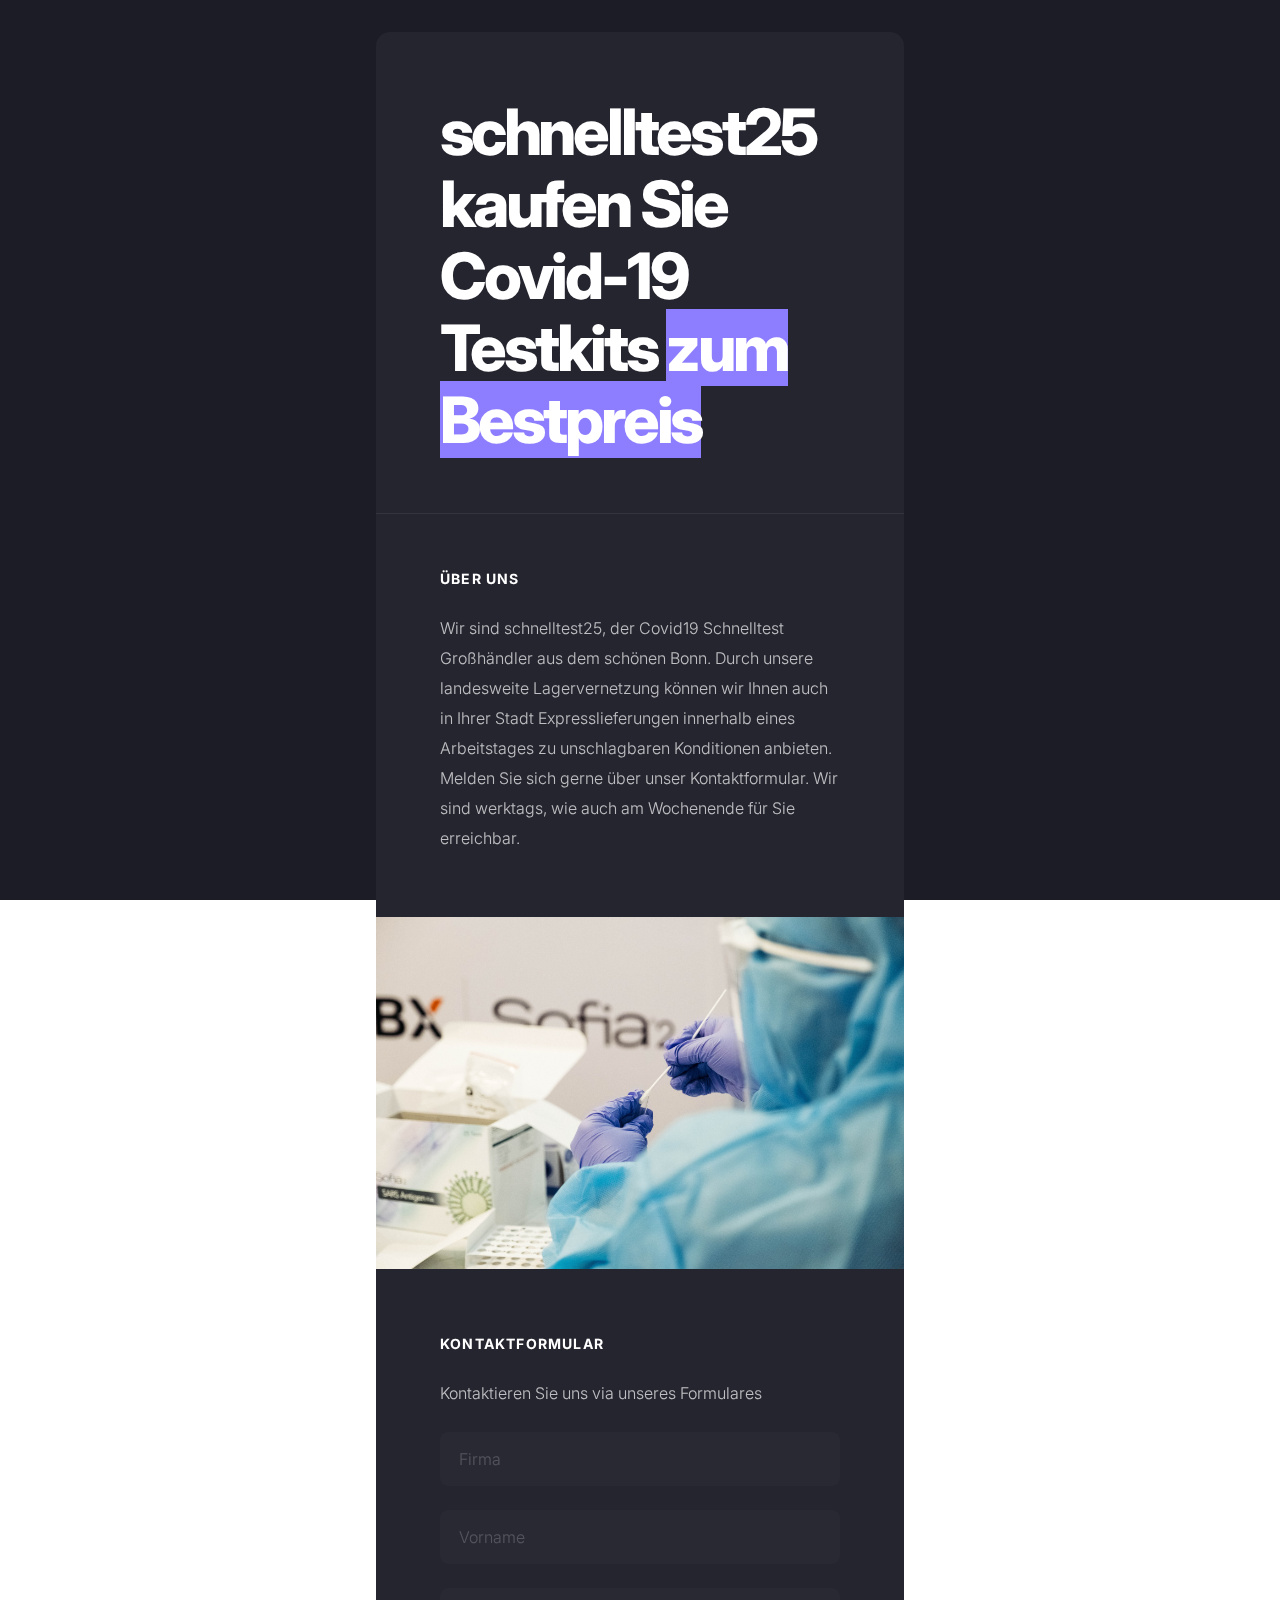
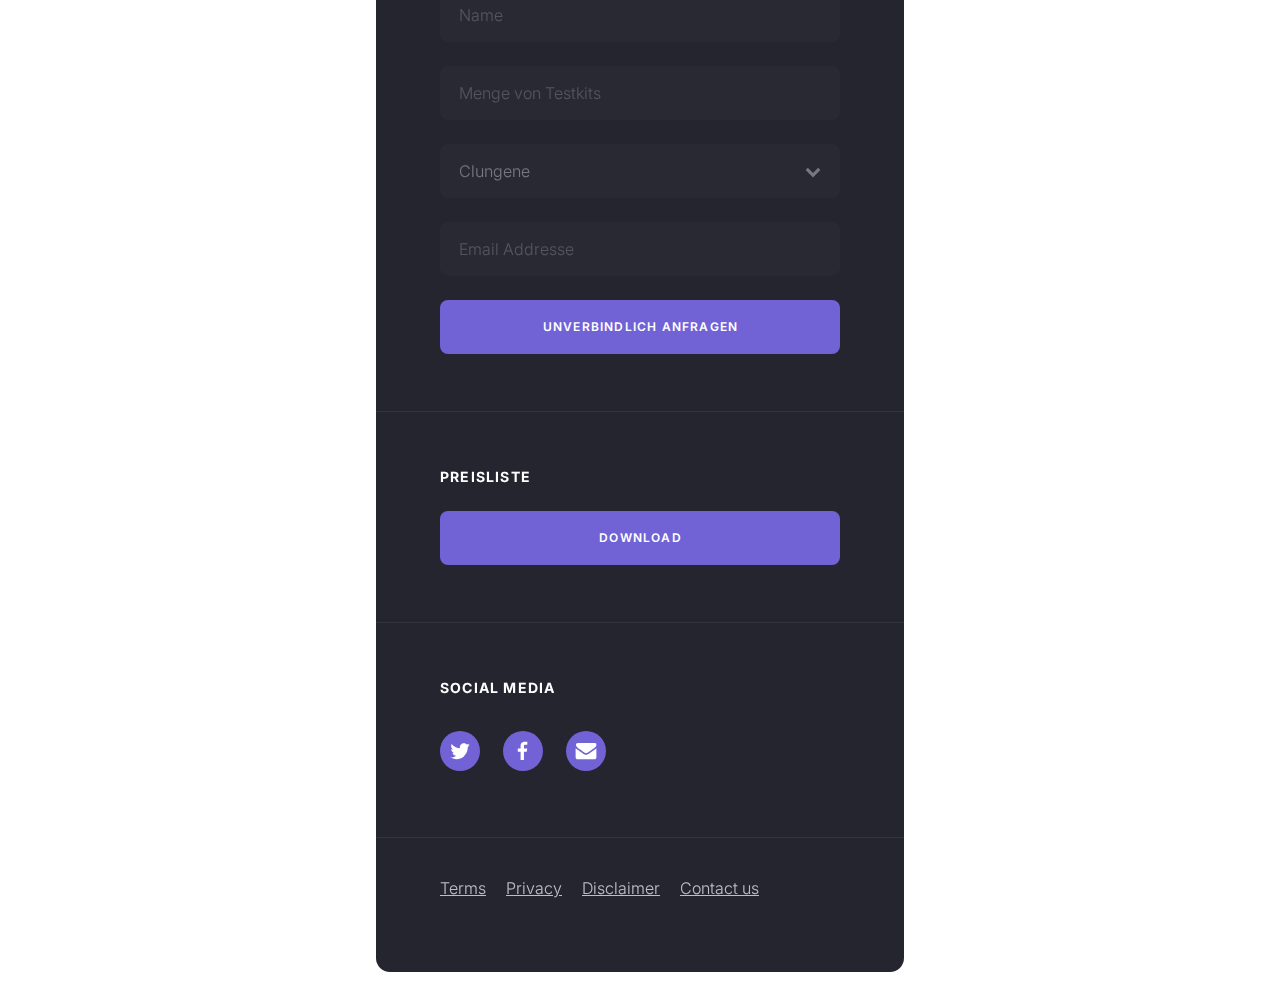
==== index.html @ 80dff3bd "[master] Fix typos" ====
<!DOCTYPE HTML>
<html lang="en">
<head>
    <title>schnelltest25.de | Schnelltests in Mengen kaufen</title>
    <meta charset="utf-8"/>
    <meta name="viewport" content="width=device-width,initial-scale=1,user-scalable=no"/>
    <meta name="description"
          content="schnelltest25.de | Bei uns kriegen Sie exklusive Preise mit Mengenrabatt für Covid Antigen Schnelltests!"/>
    <meta property="og:site_name" content="schnelltest25.de"/>
    <meta property="og:title" content="schnelltest25.de | Kaufen Sie heute Corona Antigen Schnelltests bei uns"/>
    <meta property="og:type" content="website"/>
    <meta property="og:description"
          content="schnelltest25.de | Bei uns kriegen Sie exklusive Preise mit Mengenrabatt für Covid Antigen Schnelltest!"/>
    <meta property="og:image" content="https://schnelltest25.de/assets/images/share.jpg?v=5fb3fb8e"/>
    <meta property="og:image:type" content="image/jpeg"/>
    <meta property="og:image:width" content="1200"/>
    <meta property="og:image:height" content="628"/>
    <meta property="og:url" content="https://schnelltest25.de"/>
    <meta property="twitter:card" content="summary_large_image"/>
    <link rel="canonical" href="https://schnelltest25.de"/>
    <link href="https://fonts.googleapis.com/css?family=Inter:800,800italic,700,700italic,300,300italic,400,400italic,600,600italic"
          rel="stylesheet" type="text/css"/>
    <link rel="icon" type="image/png" href="assets/images/favicon.png?v=5fb3fb8e"/>
    <link rel="apple-touch-icon" href="assets/images/apple-touch-icon.png?v=5fb3fb8e"/>
    <link rel="stylesheet" href="css/main.css">

    <noscript>
        <link rel="stylesheet" href="css/noscript.css">
    </noscript>
</head>
<body class="is-loading">

<svg xmlns="http://www.w3.org/2000/svg" version="1.1" viewBox="0 0 40 40"
     display="none" width="0" height="0">
    <symbol id="icon-90a" viewBox="0 0 40 40">
        <path d="M37.3,15.3v15.3c0,0.8-0.3,1.6-0.9,2.2c-0.6,0.6-1.4,0.9-2.2,0.9H5.8c-0.8,0-1.6-0.3-2.2-0.9s-0.9-1.4-0.9-2.2V15.3 c0.5,0.6,1.2,1.1,2,1.7c4.7,3.1,7.9,5.4,9.6,6.7c0.7,0.5,1.4,0.9,1.8,1.2c0.4,0.3,1,0.6,1.9,0.9c0.7,0.3,1.5,0.5,2.1,0.5l0,0 c0.6,0,1.4-0.2,2.1-0.5c0.7-0.3,1.4-0.6,1.9-0.9c0.4-0.3,1-0.7,1.8-1.2c2.2-1.6,5.4-3.8,9.6-6.7C36.1,16.5,36.7,15.9,37.3,15.3 L37.3,15.3z M37.3,9.6c0,1-0.3,2-0.9,2.9c-0.6,0.9-1.5,1.8-2.4,2.4c-4.9,3.3-7.9,5.4-9,6.2c-0.1,0.1-0.4,0.3-0.8,0.6 c-0.4,0.3-0.7,0.5-1,0.7c-0.3,0.2-0.6,0.4-1,0.6c-0.4,0.2-0.7,0.4-1.1,0.5c-0.4,0.1-0.6,0.2-0.9,0.2l0,0c-0.3,0-0.6-0.1-0.9-0.2 c-0.3-0.1-0.7-0.3-1.1-0.5c-0.4-0.2-0.7-0.4-1-0.6c-0.3-0.2-0.6-0.4-1-0.7c-0.4-0.3-0.7-0.5-0.8-0.6c-1.1-0.8-2.8-2-5.1-3.5 c-2.3-1.6-3.3-2.4-3.7-2.7c-0.8-0.5-1.6-1.2-2.3-2.2s-1-1.9-1-2.6c0-1,0.3-1.9,0.8-2.5c0.5-0.6,1.2-1,2.3-1h28.4 c0.8,0,1.6,0.3,2.2,0.9C37.1,8.1,37.3,8.8,37.3,9.6L37.3,9.6z"/>
    </symbol>
    <symbol id="icon-906" viewBox="0 0 40 40">
        <path d="M27.2,4.7v4.9h-2.9c-1.1,0-1.8,0.2-2.1,0.6c-0.4,0.5-0.6,1.1-0.6,2v3.5H27l-0.7,5.4h-4.7v14H16v-14h-4.7v-5.4H16v-4.1 c0-2.3,0.6-4.1,1.9-5.3s2.9-1.9,5.2-1.9C24.8,4.4,26.2,4.5,27.2,4.7L27.2,4.7z"/>
    </symbol>
    <symbol id="icon-905" viewBox="0 0 40 40">
        <path d="M36.3,10.2c-1,1.3-2.1,2.5-3.4,3.5c0,0.2,0,0.4,0,1c0,1.7-0.2,3.6-0.9,5.3c-0.6,1.7-1.2,3.5-2.4,5.1 c-1.1,1.5-2.3,3.1-3.7,4.3c-1.4,1.2-3.3,2.3-5.3,3c-2.1,0.8-4.2,1.2-6.6,1.2c-3.6,0-7-1-10.2-3c0.4,0,1.1,0.1,1.5,0.1 c3.1,0,5.9-1,8.2-2.9c-1.4,0-2.7-0.4-3.8-1.3c-1.2-1-1.9-2-2.2-3.3c0.4,0.1,1,0.1,1.2,0.1c0.6,0,1.2-0.1,1.7-0.2 c-1.4-0.3-2.7-1.1-3.7-2.3s-1.4-2.6-1.4-4.2v-0.1c1,0.6,2,0.9,3,0.9c-1-0.6-1.5-1.3-2.2-2.4c-0.6-1-0.9-2.1-0.9-3.3s0.3-2.3,1-3.4 c1.5,2.1,3.6,3.6,6,4.9s4.9,2,7.6,2.1c-0.1-0.6-0.1-1.1-0.1-1.4c0-1.8,0.8-3.5,2-4.7c1.2-1.2,2.9-2,4.7-2c2,0,3.6,0.8,4.8,2.1 c1.4-0.3,2.9-0.9,4.2-1.5c-0.4,1.5-1.4,2.7-2.9,3.6C33.8,11.2,35.1,10.9,36.3,10.2L36.3,10.2z"/>
    </symbol>
</svg>
<div id="wrapper">
    <div id="main">
        <div class="inner">
            <section id="home-section">
                <h1 id="text02" class="style3">schnelltest25
                    kaufen Sie Covid-19
                    Testkits
                    <mark> zum Bestpreis</mark>
                </h1>
                <hr id="divider01" class="style1 full">
                <h2 id="text05" class="style1">Über uns</h2>
                <p id="text12" class="style2">Wir sind schnelltest25, der Covid19 Schnelltest Großhändler aus dem
                    schönen Bonn.
                    Durch unsere landesweite Lagervernetzung können wir Ihnen
                    auch in Ihrer Stadt Expresslieferungen innerhalb eines Arbeitstages zu unschlagbaren Konditionen
                    anbieten.
                    Melden Sie sich gerne über unser Kontaktformular. Wir sind werktags, wie auch am Wochenende für Sie
                    erreichbar.
                </p>
                <div id="gallery02" class="style1 gallery full">
                    <div class="inner">
                        <ul>
                            <li><a href="assets/images/tests.jpg"
                                   class="thumbnail"><span class="frame"><img
                                    src="assets/images/tests.jpg" alt="Untitled"/></span></a>
                            </li>
                        </ul>
                    </div>
                </div>
                <h2 id="text04" class="style1">Kontaktformular</h2>
                <p id="text01" class="style2"><span>Kontaktieren Sie uns via unseres Formulares</span></p>
                <form id="form02" class="style1">
                    <div class="inner">
                        <div class="field"><input type="text" name="company" id="form02-company"
                                                  placeholder="Firma" maxlength="128"/></div>

                        <div class="field"><input type="text" name="first_name" id="form02-firstname"
                                                  placeholder="Vorname" maxlength="128" required/></div>

                        <div class="field"><input type="text" name="name" id="form02-name"
                                                  placeholder="Name" maxlength="128" required/></div>


                        <div class="field"><input type="number" name="amount" id="form02-amount"
                                                  placeholder="Menge von Testkits" autocomplete="off" required/></div>


                        <div class="field">
                            <select name="test-type" id="form02-test-type">
                                <option value="clungene">Clungene</option>
                                <option value="green_spring">GreenSpring</option>
                                <option value="anbio">Anbio</option>
                                <option value="safe_care">SafeCare</option>
                            </select>
                        </div>

                        <div class="field"><input type="email" name="email" id="form02-email"
                                                  placeholder="Email Addresse" maxlength="128" required/></div>


                        <div class="actions">
                            <button onclick="window.handleFormSubmit()" type="submit">Unverbindlich anfragen
                            </button>
                        </div>
                    </div>
                    <input type="hidden" name="id" value="form02"/></form>
                <hr class="style1 full">
                <h2 class="style1">Preisliste</h2>
                <form class="style1">
                    <div class="actions">
                        <a href="https://drive.google.com/uc?export=download&id=1vEZn8RYLtJEw0OLc0KkdtGGu6eXOptir"
                           target="_blank">
                            <button onclick="window.handleDownload()" type="submit">Download</button>
                        </a>
                    </div>
                </form>
                <hr id="divider04" class="style1 full">
                <h2 id="text06" class="style1">Social media</h2>
                <ul id="icons01" class="style1 icons">
                    <li><a class="n01" href="https://twitter.com/schnelltest25">
                        <svg>
                            <use xlink:href="#icon-905"></use>
                        </svg>
                        <span class="label">Twitter</span></a></li>
                    <li><a class="n02" href="https://www.facebook.com/schnelltest25/">
                        <svg>
                            <use xlink:href="#icon-906"></use>
                        </svg>
                        <span class="label">Facebook</span></a></li>
                    <li><a class="n03"
                           href="mailto:schnelltest25@gmail.com">
                        <svg>
                            <use xlink:href="#icon-90a"></use>
                        </svg>
                        <span class="label">Email</span></a></li>
                </ul>
                <hr id="divider03" class="style1 full">
<!--                <h2 id="text43" class="style1">Haftungsausschuss</h2>-->
<!--                <p id="text11" class="style5"></p>-->
            </section>
            <footer id="footer">
                <ul id="links01" class="links">
                    <li class="n01"><a
                            href="">Terms</a></li>
                    <li class="n02"><a href="">Privacy</a>
                    </li>
                    <li class="n03"><a href="">Disclaimer</a>
                    </li>
                    <li class="n04"><a
                            href="mailto:schnelltest25.de">Contact
                        us</a></li>
                </ul>
            </footer>
        </div>
    </div>
</div>
<script type="application/javascript" src="js/main.js"></script>
</body>
</html>
---- css/main.css ----
html, body, div, span, applet, object, iframe, h1, h2, h3, h4, h5, h6, p, blockquote, pre, a, abbr, acronym, address, big, cite, code, del, dfn, em, img, ins, kbd, q, s, samp, small, strike, strong, sub, sup, tt, var, b, u, i, center, dl, dt, dd, ol, ul, li, fieldset, form, label, legend, table, caption, tbody, tfoot, thead, tr, th, td, article, aside, canvas, details, embed, figure, figcaption, footer, header, hgroup, menu, nav, output, ruby, section, summary, time, mark, audio, video {
    margin: 0;
    padding: 0;
    border: 0;
    font-size: 100%;
    font: inherit;
    vertical-align: baseline;
}

article, aside, details, figcaption, figure, footer, header, hgroup, menu, nav, section {
    display: block;
}

body {
    line-height: 1;
}

ol, ul {
    list-style: none;
}

blockquote, q {
    quotes: none;
}

blockquote:before, blockquote:after, q:before, q:after {
    content: '';
    content: none;
}

table {
    border-collapse: collapse;
    border-spacing: 0;
}

body {
    -webkit-text-size-adjust: none
}

mark {
    background-color: transparent;
    color: inherit
}

input::-moz-focus-inner {
    border: 0;
    padding: 0
}

input[type="text"], input[type="email"], select, textarea {
    -moz-appearance: none;
    -webkit-appearance: none;
    -ms-appearance: none;
    appearance: none
}

*, *:before, *:after {
    box-sizing: border-box;
}

body {
    min-width: 320px;
    min-height: var(--viewport-height);
    line-height: 1.0;
    word-wrap: break-word;
    overflow-x: hidden;
}

body:before {
    content: '';
    display: block;
    position: fixed;
    top: 0;
    left: 0;
    width: 100vw;
    height: var(--background-height);
    z-index: 0;
    pointer-events: none;
    transform: scale(1);
    background-attachment: scroll;
    background-image: linear-gradient(to top, rgba(28, 28, 38, 0.922), rgba(28, 28, 38, 0.922)), url('assets/images/bg.svg?v=5fb3fb8e');
    background-position: 0% 0%, top right;
    background-repeat: repeat, repeat;
    background-size: auto, cover;
    background-color: #1C1C26;
}

body:after {
    display: block;
    content: '';
    position: fixed;
    top: 0;
    left: 0;
    width: 100%;
    height: 100%;
    background-color: #1C1C26;
    z-index: 1;
    opacity: 0;
    visibility: hidden;
    transition: opacity 0.75s ease-in-out 0s, visibility 0.75s 0s;
    transform: scale(1);
}

body.is-loading:after {
    opacity: 1;
    visibility: visible;
}

:root {
    --site-language-direction: ltr;
    --site-language-alignment: left;
    --viewport-height: 100vh;
    --background-height: 100vh;
}

html {
    font-size: 17pt;
}

u {
    text-decoration: underline;
}

strong {
    color: inherit;
    font-weight: bolder;
}

em {
    font-style: italic;
}

code {
    font-family: 'Lucida Console', 'Courier New', monospace;
    font-weight: normal;
    text-indent: 0;
    letter-spacing: 0;
    font-size: 0.9em;
    margin: 0 0.25em;
    padding: 0.25em 0.5em;
    background-color: rgba(144, 144, 144, 0.25);
    border-radius: 0.25em;
}

mark {
    background-color: rgba(144, 144, 144, 0.25);
}

s {
    text-decoration: line-through;
}

a {
    color: inherit;
    text-decoration: underline;
    transition: color 0.25s ease;
}

#wrapper {
    -webkit-overflow-scrolling: touch;
    display: flex;
    flex-direction: column;
    align-items: center;
    justify-content: center;
    min-height: var(--viewport-height);
    position: relative;
    z-index: 2;
    overflow: hidden;
    padding: 2rem 2rem 2rem 2rem;
}

#main {
    display: flex;
    position: relative;
    max-width: 100%;
    z-index: 1;
    align-items: center;
    justify-content: center;
    flex-grow: 0;
    flex-shrink: 0;
    text-align: var(--site-language-alignment);
    background-color: #252530;
    border-radius: 0.875rem 0.875rem 0.875rem 0.875rem;
    transition: opacity 0.5s ease 0s, transform 0.5s ease 0s;
}

#main > .inner {
    position: relative;
    z-index: 1;
    border-radius: inherit;
    padding: 4rem 4rem;
    max-width: 100%;
    width: 33rem;
}

#main > .inner > header {
    margin-bottom: 1.5rem;
}

#main > .inner > footer {
    margin-top: 1.5rem;
    border-bottom-left-radius: inherit;
    border-bottom-right-radius: inherit;
}

#main > .inner > * > * {
    margin-top: 1.5rem;
    margin-bottom: 1.5rem;
}

#main > .inner > * > :first-child {
    margin-top: 0 !important;
}

#main > .inner > * > :last-child {
    margin-bottom: 0 !important;
}

#main > .inner > .full {
    margin-left: calc(-4rem);
    width: calc(100% + 8rem + 0.4725px);
    max-width: calc(100% + 8rem + 0.4725px);
}

#main > .inner > .full:first-child {
    margin-top: -4rem !important;
    border-top-left-radius: inherit;
    border-top-right-radius: inherit;
}

#main > .inner > .full:last-child {
    margin-bottom: -4rem !important;
    border-bottom-left-radius: inherit;
    border-bottom-right-radius: inherit;
}

#main > .inner > .full.screen {
    width: 100vw;
    max-width: 100vw;
    position: relative;
    border-radius: 0 !important;
    left: 50%;
    right: auto;
    margin-left: -50vw;
}

#main > .inner > * > .full {
    margin-left: calc(-4rem);
    width: calc(100% + 8rem + 0.4725px);
    max-width: calc(100% + 8rem + 0.4725px);
}

#main > .inner > * > .full.screen {
    width: 100vw;
    max-width: 100vw;
    position: relative;
    border-radius: 0 !important;
    left: 50%;
    right: auto;
    margin-left: -50vw;
}

#main > .inner > footer > .full:last-child {
    margin-bottom: -4rem !important;
    border-bottom-left-radius: inherit;
    border-bottom-right-radius: inherit;
}

#main > .inner > .active > .full:first-child {
    margin-top: -4rem !important;
    border-top-left-radius: inherit;
    border-top-right-radius: inherit;
}

#main > .inner > .active {
    border-top-left-radius: inherit;
    border-top-right-radius: inherit;
}

body.is-loading #main {
    opacity: 0;
    transform: translateY(1.6875rem);
}

#main > .inner > header, #main > .inner > footer {
    transition: opacity 0.25s ease-in-out 0.375s, visibility 0.25s linear 0.375s;
}

#main > .inner > header.hidden, #main > .inner > footer.hidden {
    transition: opacity 0.25s ease-in-out, visibility 0.25s;
    opacity: 0;
    visibility: hidden;
}

#main > .inner > section {
    transition: opacity 0.5s ease-in-out 0.25s, min-height 0.25s ease-in-out, max-height 0.25s ease-in-out;
}

#main > .inner > section.inactive {
    transition: opacity 0.25s ease-in-out;
    opacity: 0;
}

body.is-instant #main, body.is-instant #main > .inner > *, body.is-instant #main > .inner > section > * {
    transition: none !important;
}

body.is-instant:after {
    display: none !important;
    transition: none !important;
}

h1, h2, h3, p {
    direction: var(--site-language-direction);
}

h1 br + br, h2 br + br, h3 br + br, p br + br {
    display: block;
    content: ' ';
}

h1 .li, h2 .li, h3 .li, p .li {
    display: list-item;
    padding-left: 0.5em;
    margin: 0.75em 0 0 1em;
}

h1.style3, h2.style3, h3.style3, p.style3 br + br {
    margin-top: 0.675rem;
}

h1.style3, h2.style3, h3.style3, p.style3 {
    color: #FFFFFF;
    font-family: 'Inter', sans-serif;
    letter-spacing: -0.2rem;
    width: 100%;
    font-size: 4em;
    line-height: 1.125;
    font-weight: 800;
}

h1.style3 a, h2.style3 a, h3.style3 a, p.style3 a {
    text-decoration: none;
}

h1.style3 a:hover, h2.style3 a:hover, h3.style3 a:hover, p.style3 a:hover {
    text-decoration: underline;
}

h1.style3 mark, h2.style3 mark, h3.style3 mark, p.style3 mark {
    background-color: #8D7DFF;
}

h1.style1, h2.style1, h3.style1, p.style1 br + br {
    margin-top: 0.9rem;
}

h1.style1, h2.style1, h3.style1, p.style1 {
    text-transform: uppercase;
    color: #FFFFFF;
    font-family: 'Inter', sans-serif;
    letter-spacing: 0.075rem;
    width: calc(100% + 0.075rem);
    font-size: 0.875em;
    line-height: 1.5;
    font-weight: 700;
}

h1.style1 a, h2.style1 a, h3.style1 a, p.style1 a {
    text-decoration: underline;
}

h1.style1 a:hover, h2.style1 a:hover, h3.style1 a:hover, p.style1 a:hover {
    text-decoration: none;
}

h1.style1 mark, h2.style1 mark, h3.style1 mark, p.style1 mark {
    color: #5B5B70;
    background-color: transparent;
}

h1.style2, h2.style2, h3.style2, p.style2 br + br {
    margin-top: 1.125rem;
}

h1.style2, h2.style2, h3.style2, p.style2 {
    color: rgba(255, 255, 255, 0.71);
    font-family: 'Inter', sans-serif;
    font-size: 1em;
    line-height: 1.875;
    font-weight: 300;
}

h1.style2 a, h2.style2 a, h3.style2 a, p.style2 a {
    text-decoration: underline;
}

h1.style2 a:hover, h2.style2 a:hover, h3.style2 a:hover, p.style2 a:hover {
    text-decoration: none;
}

h1.style2 mark, h2.style2 mark, h3.style2 mark, p.style2 mark {
    color: #FFFFFF;
    background-color: transparent;
}

h1.style5, h2.style5, h3.style5, p.style5 br + br {
    margin-top: 0.9rem;
}

h1.style5, h2.style5, h3.style5, p.style5 {
    color: rgba(255, 255, 255, 0.71);
    font-family: 'Inter', sans-serif;
    font-size: 0.75em;
    line-height: 1.5;
    font-weight: 300;
}

h1.style5 a, h2.style5 a, h3.style5 a, p.style5 a {
    text-decoration: underline;
}

h1.style5 a:hover, h2.style5 a:hover, h3.style5 a:hover, p.style5 a:hover {
    text-decoration: none;
}

h1.style5 mark, h2.style5 mark, h3.style5 mark, p.style5 mark {
    color: #FFFFFF;
    background-color: transparent;
}

hr {
    width: 100%;
    position: relative;
    padding: 0;
    border: 0;
}

hr:before {
    content: '';
    display: inline-block;
    vertical-align: middle;
    max-width: 100%;
}

hr.style1:not(:first-child) {
    margin-top: 3rem !important;
}

hr.style1:not(:last-child) {
    margin-bottom: 3rem !important;
}

hr.style1:before {
    width: 100%;
    border-top: solid 1px rgba(255, 255, 255, 0.071);
    height: 1px;
    margin-top: -0.5px;
}

.gallery .inner {
    display: inline-block;
    max-width: 100%;
    vertical-align: middle;
}

.gallery ul li {
    position: relative;
}

.gallery ul li .thumbnail {
    position: relative;
    border-radius: inherit;
}

.gallery ul li .frame {
    display: inline-block;
    vertical-align: top;
    width: 100%;
    overflow: hidden;
    -webkit-backface-visibility: hidden;
    -webkit-transform: translate3d(0, 0, 0);
}

.gallery ul li img {
    width: auto;
    max-width: 100%;
    margin: 0;
    vertical-align: top;
}

.gallery ul li .caption {
    width: 100%;
}

.gallery ul li .caption p {
    width: 100%;
}

@keyframes gallery-modal-spinner {
    0% {
        transform: rotate(0deg);
    }
    100% {
        transform: rotate(360deg);
    }
}

.gallery-modal {
    position: fixed;
    top: 0;
    left: 0;
    width: 100%;
    height: 100%;
    outline: 0;
    -webkit-tap-highlight-color: rgba(0, 0, 0, 0);
    display: flex;
    flex-direction: column;
    align-items: center;
    justify-content: center;
    background-color: rgba(10, 10, 10, 0.85);
    visibility: hidden;
    opacity: 0;
    transition: opacity 0.5s ease, visibility 0.5s, z-index 0.5s;
    z-index: 0;
    pointer-events: none;
    user-select: none;
}

.gallery-modal:before {
    content: '';
    display: block;
    width: 4rem;
    height: 4rem;
    position: absolute;
    top: 50%;
    left: 50%;
    margin: -2rem 0 0 -2rem;
    animation: gallery-modal-spinner 1s infinite linear;
    transition: opacity 0.25s ease;
    transition-delay: 0.5s;
    opacity: 0;
    background-image: url('[data-uri]');
    background-position: center;
    background-repeat: no-repeat;
    background-size: 4rem;
}

.gallery-modal .inner {
    opacity: 0;
    transform: translateY(0.75em);
    transition: all 0.5s ease;
}

.gallery-modal .inner img {
    display: block;
    max-width: 80vw;
    max-height: 85vh;
    box-shadow: 0 1em 3em 0 rgba(0, 0, 0, 0.35);
}

.gallery-modal .nav {
    position: fixed;
    top: 30%;
    width: 8rem;
    max-width: 10vw;
    height: 40%;
    min-height: 6rem;
    cursor: pointer;
    background-image: url('[data-uri]');
    background-position: center;
    background-repeat: no-repeat;
    background-size: 3rem;
    opacity: 0.25;
    transition: opacity 0.25s ease;
}

.gallery-modal .nav:hover {
    opacity: 1;
}

.gallery-modal .nav.next {
    right: 0;
}

.gallery-modal .nav.previous {
    left: 0;
    transform: scaleX(-1);
}

.gallery-modal .close {
    position: absolute;
    top: 0;
    right: 0;
    width: 6rem;
    height: 6rem;
    display: block;
    cursor: pointer;
    background-image: url('[data-uri]');
    background-position: top 1rem right 1rem;
    background-repeat: no-repeat;
    background-size: 3rem;
    opacity: 0.25;
    transition: opacity 0.25s ease;
}

.gallery-modal .close:hover {
    opacity: 1;
}

.gallery-modal.visible {
    visibility: visible;
    opacity: 1;
    z-index: 10000;
    pointer-events: auto;
}

.gallery-modal.visible:before {
    opacity: 1;
}

.gallery-modal.loaded:before {
    opacity: 0 !important;
    transition-delay: 0s !important;
}

.gallery-modal.loaded .inner {
    opacity: 1;
    transform: translateY(0);
}

.gallery-modal.switching .inner {
    transition: opacity 0.375s ease, transform 0.5s ease;
}

.gallery.style1:not(:first-child) {
    margin-top: 4rem !important;
}

.gallery.style1:not(:last-child) {
    margin-bottom: 4rem !important;
}

.gallery.style1 .inner {
    max-width: 100%;
    width: 100%;
}

.gallery.style1 ul li {
    border-radius: 0rem;
    margin: 0rem 0;
}

.gallery.style1 ul li .frame {
    border-radius: 0rem;
}

.gallery.style1 ul li:first-child {
    margin-top: 0;
}

.gallery.style1 ul li:last-child {
    margin-bottom: 0;
}

.gallery.style1 ul li .thumbnail {
    display: block;
    transition: none;
}

.gallery.style1 ul li img {
    display: block;
    width: 100%;
}

.gallery.style1 ul li .thumbnail img {
    transition: none;
}

.list {
    display: block;
}

.list ul, .list ol {
    display: inline-block;
    max-width: 100%;
    text-align: var(--site-language-alignment);
    vertical-align: middle;
}

.list ul li, .list ol li {
    direction: var(--site-language-direction);
    display: flex;
    position: relative;
}

.list ul li:before, .list ol li:before {
    background-repeat: no-repeat;
    content: '';
    display: block;
    position: relative;
    letter-spacing: 0 !important;
    font-variant: normal !important;
    flex-grow: 0;
    flex-shrink: 0;
}

.list ul li p, .list ol li p {
    flex-grow: 1;
    flex-shrink: 1;
}

.list ul li:first-child, .list ol li:first-child {
    margin-top: 0 !important;
}

.list.style1 {
    color: rgba(255, 255, 255, 0.71);
    font-family: 'Inter', sans-serif;
    font-size: 1em;
    line-height: 2;
    font-weight: 300;
}

.list.style1 mark {
    color: #C0C0CC;
    background-color: transparent;
}

.list.style1 a:hover {
    color: #8D7DFF;
}

.list.style1 a {
    text-decoration: none;
}

.list.style1 ul {
    width: 100rem;
    padding-top: 0rem;
}

.list.style1 ul li {
    margin-top: 1rem;
}

.list.style1 ul li p {
    padding: 0 0.75rem;
}

.list.style1 ul li:before {
    background-image: url('data:image/svg+xml;charset=utf8,%3Csvg%20xmlns%3D%22http%3A%2F%2Fwww.w3.org%2F2000%2Fsvg%22%20x%3D%220px%22%20y%3D%220px%22%20viewBox%3D%220%200%2040%2040%22%3E%3Cpath%20d%3D%22M12.9%2C32.4L25.3%2C20L13%2C7.6c-0.2-0.2-0.2-0.5%2C0-0.7l1.6-1.6c0.2-0.2%2C0.5-0.2%2C0.7%2C0L29.8%2C20L15.1%2C34.6c-0.2%2C0.2-0.5%2C0.2-0.7%2C0%20l-1.6-1.6C12.7%2C32.9%2C12.7%2C32.6%2C12.9%2C32.4z%22%20fill%3D%22%23FFFFFF%22%20%2F%3E%3C%2Fsvg%3E');
    border-radius: 100%;
    height: 1.375rem;
    min-width: 1.375rem;
    background-position: center;
    background-size: 55%;
    background-repeat: no-repeat;
    margin-top: 0.375rem;
    text-align: center;
    padding: 0 0.171875rem;
    line-height: calc(1.375rem - 3px);
    text-indent: 2px;
    border: solid 2px #FFFFFF;
}

form .inner {
    display: inline-flex;
    max-width: 100%;
    flex-wrap: wrap;
    flex-direction: column;
}

form label {
    direction: var(--site-language-direction);
    display: block;
}

form .field button {
    background-color: transparent;
    border: 0;
    display: flex;
    align-items: center;
    justify-content: center;
    cursor: pointer;
}

form .field button > svg {
    height: 50%;
}

form input[type="text"], form input[type="email"], form input[type="tel"], form input[type="number"], form textarea, form select, form .file {
    text-align: var(--site-language-alignment);
    direction: var(--site-language-direction);
    display: block;
    background-color: transparent;
    border: 0;
    width: 100%;
    outline: 0;
}

form input[type="tel"] {
    -webkit-appearance: none;
}

form textarea {
    height: 10rem;
    line-height: normal;
}

form select {
    background-size: 1rem;
    background-repeat: no-repeat;
    text-overflow: ellipsis;
    -webkit-appearance: none;
}

form select option {
    background-color: white;
    color: black;
}

form select::-ms-expand {
    display: none;
}

form input[type="checkbox"] {
    -webkit-appearance: none;
    display: block;
    float: left;
    margin-right: -2rem;
    opacity: 0;
    width: 1rem;
    z-index: -1;
}

form input[type="checkbox"] + label {
    display: inline-flex;
    text-align: left;
    line-height: 1.6;
    align-items: center;
}

form input[type="checkbox"] + label:before {
    content: '';
    display: inline-block;
    background-position: center;
    background-repeat: no-repeat;
    vertical-align: middle;
    cursor: pointer;
    flex-grow: 0;
    flex-shrink: 0;
}

form input[type="number"] {
    -webkit-appearance: none;
    -moz-appearance: textfield;
}

form input[type="number"]::-webkit-inner-spin-button, form input[type="number"]::-webkit-outer-spin-button {
    -webkit-appearance: none;
}

form .number {
    position: relative;
}

form .number > input[type="number"] {
    text-align: center;
}

form .number > button {
    position: absolute;
}

form .field .number > button > svg {
    height: 40%;
}

form .file {
    position: relative;
}

form .file > button {
    position: absolute;
}

form .file > input[type="file"] {
    position: absolute;
    top: 0;
    left: 0;
    width: 100%;
    height: 100%;
    opacity: 0;
    cursor: pointer;
}

form .file[data-filename]:before {
    content: attr(data-filename);
    display: block;
    white-space: nowrap;
    position: absolute;
    top: 0;
    height: 100%;
    overflow: hidden;
    text-overflow: ellipsis;
    background-repeat: no-repeat;
}

form .file[data-filename=""]:before {
    content: attr(data-placeholder);
    background-image: none !important;
    padding-left: 0 !important;
}

form .field .file > button > svg {
    height: 53%;
}

form .actions {
    max-width: 100%;
}

form .actions button {
    background-color: transparent;
    border: 0;
    cursor: pointer;
    text-align: center;
    max-width: 100%;
    white-space: nowrap;
    display: inline-flex;
    align-items: center;
    justify-content: center;
    vertical-align: middle;
}

form .actions button:disabled {
    opacity: 0.35;
    cursor: default;
    pointer-events: none;
}

@keyframes button-spinner {
    0% {
        transform: rotate(0deg);
    }
    100% {
        transform: rotate(360deg);
    }
}

form.style1 .inner > * {
    margin: 1.5rem 0 0 0;
    max-width: 100%;
}

form.style1 .inner > :first-child {
    margin: 0;
}

form.style1 .inner {
    width: 100rem;
}

form.style1 label:first-child {
    margin: 0.25rem 0 1.125rem 0;
    font-size: 0.875em;
    line-height: 1.5;
    font-family: 'Inter', sans-serif;
    font-weight: 400;
    color: #C0C0CC;
}

form.style1 .field button {
    width: 2.7rem;
    height: 2.7rem;
    line-height: 2.7rem;
    background-size: 1.35rem;
    border-radius: 0.32rem;
    background-color: #7163D6;
    transition: color 0.25s ease, background-color 0.25s ease, border-color 0.25s ease;
}

form.style1 .field button:hover {
    background-color: #8D7DFF;
}

form.style1 .field button svg {
    fill: #FFFFFF;
    transition: fill 0.25s ease;
}

form.style1 input[type="text"], form.style1 input[type="email"], form.style1 input[type="tel"], form.style1 input[type="number"], form.style1 textarea, form.style1 select, form.style1 input[type="checkbox"] + label, form.style1 .file {
    font-size: 1em;
    font-family: 'Inter', sans-serif;
    font-weight: 300;
    border-radius: 0.5rem;
}

form.style1 input[type="text"], form.style1 input[type="email"], form.style1 input[type="tel"], form.style1 input[type="number"], form.style1 textarea, form.style1 select, form.style1 .file {
    color: rgba(255, 255, 255, 0.369);
    background-color: rgba(255, 255, 255, 0.02);
}

form.style1 input[type="text"]:focus, form.style1 input[type="email"]:focus, form.style1 input[type="tel"]:focus, form.style1 input[type="number"]:focus, form.style1 textarea:focus, form.style1 select:focus, form.style1 .file.focus {
    box-shadow: 0 0 0 1px #8D7DFF, inset 0 0 0 1px #8D7DFF;
}

form.style1 input[type="checkbox"] + label {
    color: rgba(255, 255, 255, 0.369);
}

form.style1 input[type="text"], form.style1 input[type="email"], form.style1 input[type="tel"], form.style1 input[type="number"], form.style1 select, form.style1 .file {
    height: 3.375rem;
    padding: 0 1.18125rem;
    line-height: 3.375rem;
}

form.style1 textarea {
    padding: 1.18125rem;
    height: 8rem;
    line-height: 1.5;
    padding-top: 0.91875rem;
}

form.style1 select {
    background-image: url("data:image/svg+xml;charset=utf8,%3Csvg xmlns='http://www.w3.org/2000/svg' width='504' height='552' preserveAspectRatio='none' viewBox='0 0 504 552'%3E%3Cpath d='M483.9,210.9L252,442.9L20.1,210.9l67.9-67.9L252,307.1l164.1-164.1L483.9,210.9z' fill='rgba(255,255,255,0.369)' /%3E%3C/svg%3E");
    background-position: calc(100% - 1.18125rem) center;
    padding-right: 3.28125rem;
}

form.style1 input[type="checkbox"] + label:before {
    border-radius: 0.5rem;
    color: rgba(255, 255, 255, 0.369);
    background-color: rgba(255, 255, 255, 0.02);
    width: 2.53125rem;
    height: 2.53125rem;
    background-size: 1.434375rem;
    margin-right: 1.265625rem;
}

form.style1 input[type="checkbox"]:checked + label:before {
    background-image: url("data:image/svg+xml;charset=utf8,%3Csvg xmlns='http://www.w3.org/2000/svg' width='648' height='552' preserveAspectRatio='none' viewBox='0 0 648 552'%3E%3Cpath d='M225.3,517.7L2.1,293.1l68.1-67.7L226,382.3L578.1,35.6l67.4,68.4L225.3,517.7z' fill='rgba(255,255,255,0.369)' /%3E%3C/svg%3E");
}

form.style1 input[type="checkbox"]:focus + label:before {
    box-shadow: 0 0 0 1px #8D7DFF, inset 0 0 0 1px #8D7DFF;
}

form.style1 .number > input[type="number"] {
    padding-left: 3.2rem;
    padding-right: 3.2rem;
}

form.style1 .number > button.decrement {
    bottom: 0.3375rem;
    left: 0.3375rem;
}

form.style1 .number > button.increment {
    bottom: 0.3375rem;
    right: 0.3375rem;
}

form.style1 .file:before {
    width: calc(100% - 4.55625rem);
    background-size: 1rem;
    background-image: url("data:image/svg+xml;charset=utf8,%3Csvg xmlns='http://www.w3.org/2000/svg' width='40' height='40' preserveAspectRatio='none' viewBox='0 0 40 40'%3E%3Cpath d='M27.4,4.5c-0.4-0.4-0.8-0.7-1.5-0.9c-0.6-0.3-1.2-0.4-1.7-0.4H7.1c-0.5,0-0.9,0.2-1.3,0.5S5.3,4.5,5.3,5.1v30.7 c0,0.5,0.2,0.9,0.5,1.3c0.4,0.4,0.8,0.5,1.3,0.5h25.8c0.5,0,0.9-0.2,1.3-0.5c0.4-0.4,0.5-0.8,0.5-1.3V13.7c0-0.5-0.1-1.1-0.4-1.7 c-0.3-0.6-0.6-1.1-0.9-1.5L27.4,4.5z M25.7,6.2l6,6c0.2,0.2,0.3,0.4,0.4,0.8h-7.2V5.8C25.3,5.9,25.5,6.1,25.7,6.2z M7.7,35.2V5.7 h14.7v8c0,0.5,0.2,0.9,0.5,1.3c0.4,0.4,0.8,0.5,1.3,0.5h8v19.7H7.7z' style='opacity: 0.375' fill='rgba(255,255,255,0.369)' /%3E%3C/svg%3E");
    background-position: left;
    padding-left: 1.4rem;
}

form.style1 .file > button {
    bottom: 0.3375rem;
    right: 0.3375rem;
}

form.style1 .actions button {
    width: 30rem;
    height: 3.375rem;
    line-height: 3.375rem;
    padding: 0 1.6875rem;
    text-transform: uppercase;
    font-size: 0.75em;
    font-family: 'Inter', sans-serif;
    letter-spacing: 0.075rem;
    padding-left: calc(0.075rem + 1.6875rem);
    font-weight: 600;
    border-radius: 0.5rem;
    direction: var(--site-language-direction);
    background-color: #7163D6;
    color: #FFFFFF;
    transition: color 0.25s ease, background-color 0.25s ease, border-color 0.25s ease;
    position: relative;
}

form.style1 .actions button:hover {
    background-color: #8D7DFF;
}

form.style1 .inner > :first-child > label:first-child {
    margin-top: 0;
}

form.style1 .actions button:before {
    pointer-events: none;
    content: '';
    display: block;
    width: 2.53125rem;
    height: 2.53125rem;
    position: absolute;
    top: 50%;
    left: 50%;
    margin: -1.265625rem 0 0 -1.265625rem;
    animation: button-spinner 1s infinite linear;
    transition: opacity 0.25s ease;
    transition-delay: 0s;
    opacity: 0;
    background-image: url('[data-uri]');
    background-position: center;
    background-repeat: no-repeat;
    background-size: 2.53125rem;
}

form.style1 .actions button.waiting {
    color: transparent;
}

form.style1 .actions button.waiting svg {
    fill: transparent;
}

form.style1 .actions button.waiting:before {
    opacity: 1.0;
    transition-delay: 0.125s;
}

form.style1 ::-webkit-input-placeholder {
    color: rgba(255, 255, 255, 0.369);
    opacity: 0.55;
}

form.style1 :-moz-placeholder {
    color: rgba(255, 255, 255, 0.369);
    opacity: 0.55;
}

form.style1 ::-moz-placeholder {
    color: rgba(255, 255, 255, 0.369);
    opacity: 0.55;
}

form.style1 :-ms-input-placeholder {
    color: rgba(255, 255, 255, 0.369);
    opacity: 0.55;
}

form.style1 .file[data-filename=""]:before {
    color: rgba(255, 255, 255, 0.369);
    opacity: 0.55;
}

#form02 input[name="website-url"] {
    display: none;
}

.icons {
    cursor: default;
    padding: 0;
    letter-spacing: 0;
}

.icons li {
    display: inline-block;
    vertical-align: middle;
    position: relative;
    z-index: 1;
}

.icons li a {
    display: flex;
    align-items: center;
    justify-content: center;
}

.icons li a svg {
    display: block;
    position: relative;
}

.icons li a + svg {
    display: block;
    position: absolute;
    top: 0;
    left: 0;
    width: 100%;
    height: 100%;
    z-index: -1;
    pointer-events: none;
}

.icons li a .label {
    display: none;
}

.icons.style1 {
    font-size: 1.25em;
    width: calc(100% + 1.125rem);
    margin-left: -0.5625rem;
}

.icons.style1 li {
    margin: 0.5625rem;
}

.icons.style1 li a {
    border-radius: 100%;
    width: 2em;
    height: 2em;
    transition: color 0.25s ease, background-color 0.25s ease, border-color 0.25s ease;
}

.icons.style1 li a svg {
    width: 60%;
    height: 60%;
    transition: fill 0.25s ease;
}

.icons.style1 a {
    background-color: #7163D6;
}

.icons.style1 a svg {
    fill: #FFFFFF;
}

.icons.style1 a:hover {
    background-color: #8D7DFF !important;
}

.icons.style1 li a + svg {
    transition: fill 0.25s ease, stroke 0.25s ease;
}

.buttons {
    cursor: default;
    padding: 0;
    letter-spacing: 0;
}

.buttons li a {
    align-items: center;
    justify-content: center;
    max-width: 100%;
    text-align: center;
    text-decoration: none;
    vertical-align: middle;
    white-space: nowrap;
}

.buttons.style1 {
    width: calc(100% + 1rem);
    margin-left: -0.5rem;
}

.buttons.style1 li {
    display: inline-block;
    vertical-align: middle;
    max-width: calc(100% - 1rem);
    margin: 0.5rem;
}

.buttons.style1 li a {
    display: flex;
    width: 30rem;
    height: 3.375rem;
    line-height: 3.375rem;
    vertical-align: middle;
    padding: 0 1.6875rem;
    text-transform: uppercase;
    font-size: 0.75em;
    font-family: 'Inter', sans-serif;
    letter-spacing: 0.075rem;
    padding-left: calc(0.075rem + 1.6875rem);
    font-weight: 600;
    border-radius: 0.5rem;
    flex-direction: row-reverse;
    transition: color 0.25s ease, background-color 0.25s ease, border-color 0.25s ease;
}

.buttons.style1 li a svg {
    display: block;
    width: 1.25em;
    min-width: 18px;
    height: 100%;
    fill: #FFFFFF;
    margin-right: calc(-0.125em + 0.075rem);
    margin-left: 0.5em;
    transition: fill 0.25s ease;
}

.buttons.style1 li a .label {
    direction: var(--site-language-direction);
}

.buttons.style1 .button {
    background-color: #7163D6;
    color: #FFFFFF;
}

.buttons.style1 .button:hover {
    background-color: #8D7DFF !important;
}

.links {
    cursor: default;
    padding: 0;
    line-height: 1.5;
}

.links li {
    position: relative;
}

.links li a {
    direction: var(--site-language-direction);
    display: block;
}

#links01 {
    margin-left: -0.5rem;
    width: calc(100% + 1rem);
    font-family: 'Inter', sans-serif;
    font-size: 1em;
    font-weight: 300;
}

#links01 li {
    display: inline-block;
    vertical-align: middle;
    margin: 0.5rem;
}

#links01 li a {
    color: rgba(255, 255, 255, 0.71);
    text-decoration: underline;
}

#links01 li a:hover {
    color: #8D7DFF;
}

#links01 .n01 a:hover {
    color: #8D7DFF;
}

#links01 .n02 a:hover {
    color: #8D7DFF;
}

#links01 .n03 a:hover {
    color: #8D7DFF;
}

#links01 .n04 a:hover {
    color: #8D7DFF;
}

@media (orientation: portrait) {
    .gallery-modal .inner img {
        max-width: 100vw;
    }

    .gallery-modal .nav {
        width: 8rem;
        max-width: 35%;
        background-image: none;
        opacity: 1;
    }

    .gallery-modal .nav:before {
        content: '';
        display: block;
        width: 3rem;
        height: 3rem;
        position: absolute;
        top: calc(50% - 1.5rem);
        right: 1rem;
        background-color: rgba(144, 144, 144, 0.5);
        background-size: 1.5rem;
        background-position: center;
        background-image: url('[data-uri]');
        background-repeat: no-repeat;
        border-radius: 3rem;
    }
}

@media (max-width: 1680px) {
    html {
        font-size: 12pt;
    }
}

@media (max-width: 1280px) {
    html {
        font-size: 12pt;
    }

    .gallery-modal .nav {
        opacity: 1;
    }

    .gallery-modal .close {
        opacity: 1;
    }
}

@media (max-width: 980px) {
    html {
        font-size: 11pt;
    }
}

@media (max-width: 736px) {
    html {
        font-size: 12pt;
    }

    #wrapper {
        padding: 0rem 0rem 0rem 0rem;
    }

    #main {
        border-radius: 0;
    }

    #main > .inner {
        padding: 3.5rem 2rem;
    }

    #main > .inner > header {
        margin-bottom: 1.5rem;
    }

    #main > .inner > footer {
        margin-top: 1.5rem;
    }

    #main > .inner > * > * {
        margin-top: 1.5rem;
        margin-bottom: 1.5rem;
    }

    #main > .inner > .full {
        margin-left: calc(-2rem);
        width: calc(100% + 4rem + 0.4725px);
        max-width: calc(100% + 4rem + 0.4725px);
    }

    #main > .inner > .full:first-child {
        margin-top: -3.5rem !important;
    }

    #main > .inner > .full:last-child {
        margin-bottom: -3.5rem !important;
    }

    #main > .inner > .full.screen {
        margin-left: -50vw;
    }

    #main > .inner > * > .full {
        margin-left: calc(-2rem);
        width: calc(100% + 4rem + 0.4725px);
        max-width: calc(100% + 4rem + 0.4725px);
    }

    #main > .inner > * > .full.screen {
        margin-left: -50vw;
    }

    #main > .inner > footer > .full:last-child {
        margin-bottom: -3.5rem !important;
    }

    #main > .inner > .active > .full:first-child {
        margin-top: -3.5rem !important;
    }

    h1.style3, h2.style3, h3.style3, p.style3 {
        letter-spacing: -0.175rem;
        width: 100%;
        font-size: 3em;
        line-height: 1.125;
    }

    h1.style1, h2.style1, h3.style1, p.style1 {
        letter-spacing: 0.065625rem;
        width: calc(100% + 0.065625rem);
        font-size: 0.875em;
        line-height: 1.5;
    }

    h1.style2, h2.style2, h3.style2, p.style2 {
        letter-spacing: 0rem;
        width: 100%;
        font-size: 1em;
        line-height: 1.875;
    }

    h1.style5, h2.style5, h3.style5, p.style5 {
        letter-spacing: 0rem;
        width: 100%;
        font-size: 0.75em;
        line-height: 1.5;
    }

    hr.style1:not(:first-child) {
        margin-top: 2rem !important;
    }

    hr.style1:not(:last-child) {
        margin-bottom: 2rem !important;
    }

    .gallery-modal .close {
        background-position: top 0.5rem right 0.5rem;
    }

    .gallery.style1:not(:first-child) {
        margin-top: 2.625rem !important;
    }

    .gallery.style1:not(:last-child) {
        margin-bottom: 2.625rem !important;
    }

    .list.style1 {
        letter-spacing: 0rem;
        font-size: 1em;
        line-height: 2;
    }

    .list.style1 ul {
        padding-top: 0rem;
    }

    .list.style1 ul li p {
        padding: 0 0.75rem;
    }

    .list.style1 ul li:before {
        height: 1.375rem;
        min-width: 1.375rem;
        padding: 0 0.171875rem;
        margin-top: 0.375rem;
    }

    form.style1 label:first-child {
        font-size: 0.875em;
        line-height: 1.5;
        letter-spacing: 0rem;
    }

    form.style1 input[type="text"], form.style1 input[type="email"], form.style1 input[type="tel"], form.style1 input[type="number"], form.style1 textarea, form.style1 select, form.style1 input[type="checkbox"] + label, form.style1 .file {
        font-size: 1em;
        letter-spacing: 0rem;
    }

    form.style1 textarea {
        line-height: 1.5;
        padding-top: 0.91875rem;
    }

    form.style1 .actions button {
        font-size: 0.75em;
        letter-spacing: 0.075rem;
        padding-left: calc(0.075rem + 1.6875rem);
    }

    .icons.style1 {
        font-size: 1.25em;
        width: calc(100% + 1.125rem);
        margin-left: -0.5625rem;
    }

    .icons.style1 li {
        margin: 0.5625rem;
    }

    .buttons.style1 li a {
        font-size: 0.75em;
        letter-spacing: 0.075rem;
        padding-left: calc(0.075rem + 1.6875rem);
    }

    .buttons.style1 li a svg {
        width: 1.25em;
    }

    #links01 {
        margin-left: -0.5rem;
        width: calc(100% + 1rem);
        letter-spacing: 0rem;
        font-size: 1em;
    }

    #links01 li {
        margin: 0.5rem;
    }
}

@media (max-width: 480px) {
    #wrapper {
        padding: 0rem 0rem 0rem 0rem;
    }

    #main > .inner > header {
        margin-bottom: 1.3125rem;
    }

    #main > .inner > footer {
        margin-top: 1.3125rem;
    }

    #main > .inner > * > * {
        margin-top: 1.3125rem;
        margin-bottom: 1.3125rem;
    }

    form.style1 .actions button {
        width: 100%;
        max-width: 32rem;
    }

    .buttons.style1 {
        margin-left: 0;
        width: 100%;
        padding: 0.5rem 0;
    }

    .buttons.style1 li {
        max-width: 100%;
        display: block;
        margin: 1rem 0;
    }

    .buttons.style1 li:first-child {
        margin-top: 0;
    }

    .buttons.style1 li:last-child {
        margin-bottom: 0;
    }

    .buttons.style1 li a {
        display: inline-flex;
        width: 100%;
        max-width: 32rem;
    }
}

@media (max-width: 360px) {
    #wrapper {
        padding: 0rem 0rem 0rem 0rem;
    }

    #main > .inner {
        padding: 2.625rem 1.5rem;
    }

    #main > .inner > header {
        margin-bottom: 1.125rem;
    }

    #main > .inner > footer {
        margin-top: 1.125rem;
    }

    #main > .inner > * > * {
        margin-top: 1.125rem;
        margin-bottom: 1.125rem;
    }

    #main > .inner > .full {
        margin-left: calc(-1.5rem);
        width: calc(100% + 3rem + 0.4725px);
        max-width: calc(100% + 3rem + 0.4725px);
    }

    #main > .inner > .full:first-child {
        margin-top: -2.625rem !important;
    }

    #main > .inner > .full:last-child {
        margin-bottom: -2.625rem !important;
    }

    #main > .inner > .full.screen {
        margin-left: -50vw;
    }

    #main > .inner > * > .full {
        margin-left: calc(-1.5rem);
        width: calc(100% + 3rem + 0.4725px);
        max-width: calc(100% + 3rem + 0.4725px);
    }

    #main > .inner > * > .full.screen {
        margin-left: -50vw;
    }

    #main > .inner > footer > .full:last-child {
        margin-bottom: -2.625rem !important;
    }

    #main > .inner > .active > .full:first-child {
        margin-top: -2.625rem !important;
    }

    h1.style3, h2.style3, h3.style3, p.style3 {
        font-size: 3em;
    }

    h1.style1, h2.style1, h3.style1, p.style1 {
        font-size: 0.875em;
    }

    h1.style2, h2.style2, h3.style2, p.style2 {
        font-size: 1em;
    }

    h1.style5, h2.style5, h3.style5, p.style5 {
        font-size: 0.75em;
    }

    .gallery.style1 ul li {
        margin: 0rem 0;
    }

    .list.style1 {
        font-size: 1em;
    }

    .list.style1 ul {
        padding-top: 0rem;
    }

    .list.style1 ul li p {
        padding: 0 0.75rem;
    }

    .list.style1 ul li:before {
        margin-top: 0.375rem;
    }

    .icons.style1 {
        width: calc(100% + 0.84375rem);
        margin-left: -0.421875rem;
    }

    .icons.style1 li {
        margin: 0.421875rem;
    }

    .buttons.style1 {
        width: 100%;
        margin-left: 0;
        padding: 0.375rem 0;
    }

    .buttons.style1 li {
        max-width: 100%;
        margin: 0.75rem 0;
    }

    #links01 {
        margin-left: -0.375rem;
        width: calc(100% + 0.75rem);
        font-size: 1em;
    }

    #links01 li {
        margin: 0.375rem;
    }
}
---- css/noscript.css ----
body {
            overflow: auto !important;
        }

        body:after {
            display: none !important;
        }

        #main > .inner {
            opacity: 1.0 !important;
        }

        #main {
            opacity: 1.0 !important;
            transform: none !important;
            transition: none !important;
            filter: none !important;
        }

        #main > .inner > section {
            opacity: 1.0 !important;
            transform: none !important;
            transition: none !important;
            filter: none !important;
        }
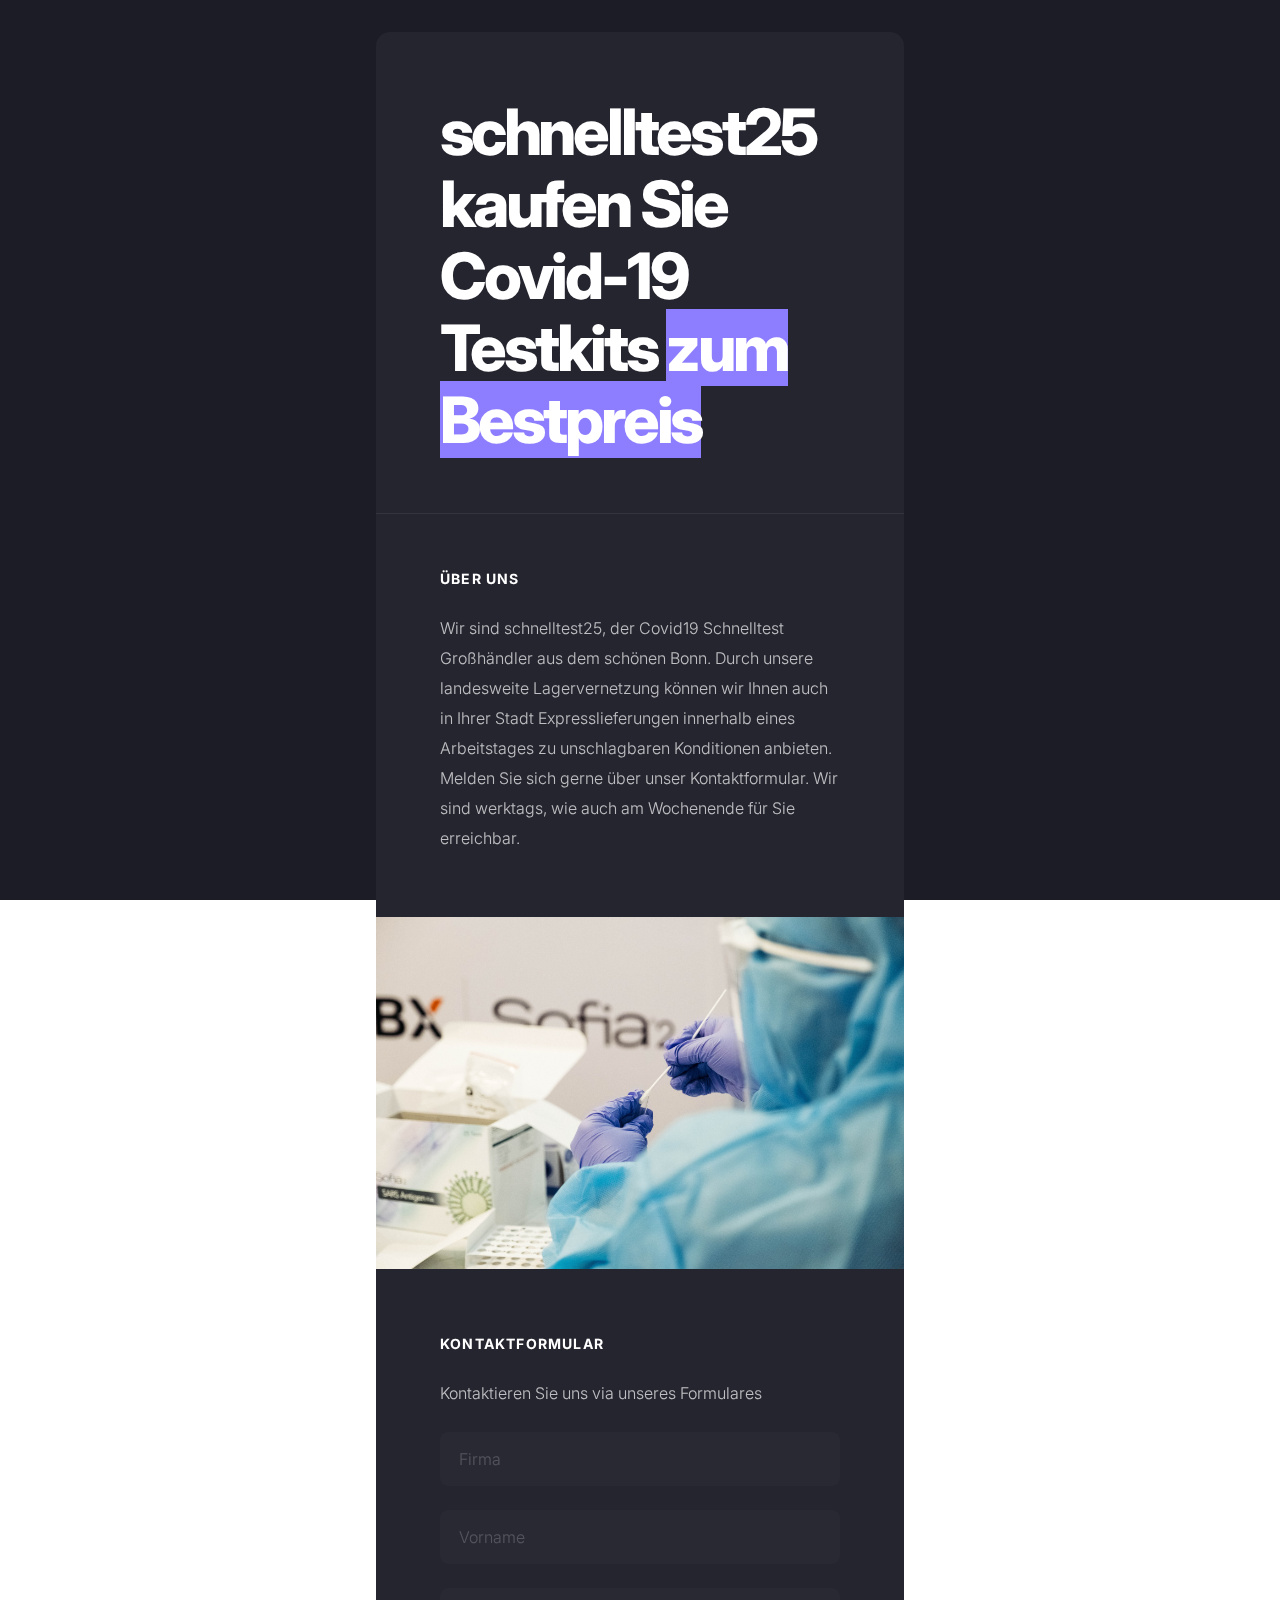
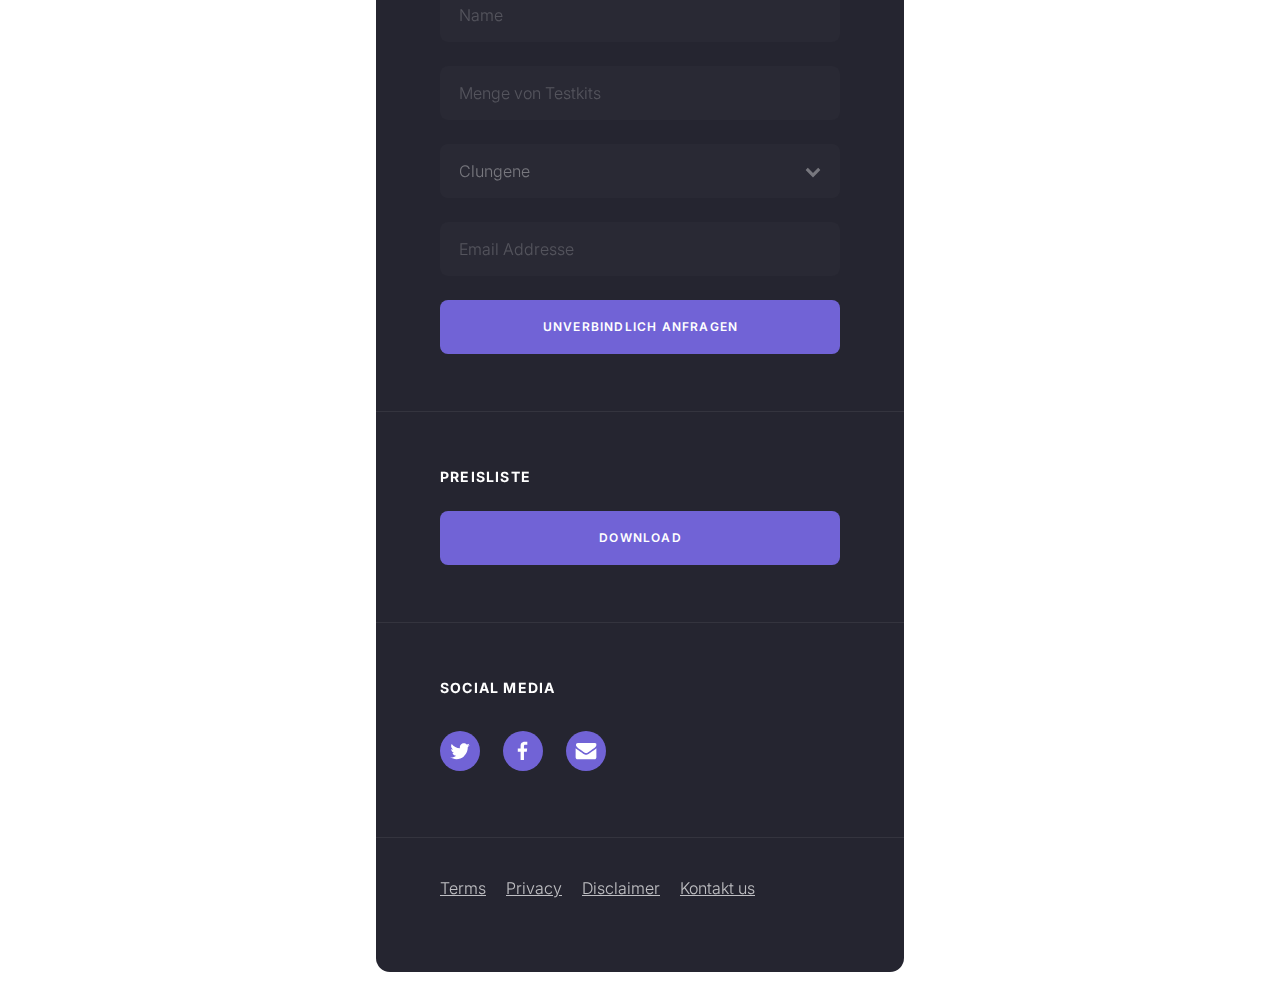
==== commit 59de7c81: "[master] Fix email buttons" ====
--- a/index.html
+++ b/index.html
@@ -132,7 +132,7 @@
                         </svg>
                         <span class="label">Facebook</span></a></li>
                     <li><a class="n03"
-                           href="mailto:schnelltest25@gmail.com">
+                           href="mailto:info@schnelltest25.de?subject=Unverbindliche%20Anfrage">
                         <svg>
                             <use xlink:href="#icon-90a"></use>
                         </svg>
@@ -151,7 +151,7 @@
                     <li class="n03"><a href="">Disclaimer</a>
                     </li>
                     <li class="n04"><a
-                            href="mailto:schnelltest25.de">Contact
+                            href="mailto:info@schnelltest25.de?subject=Unverbindliche%20Anfrage">Kontakt
                         us</a></li>
                 </ul>
             </footer>
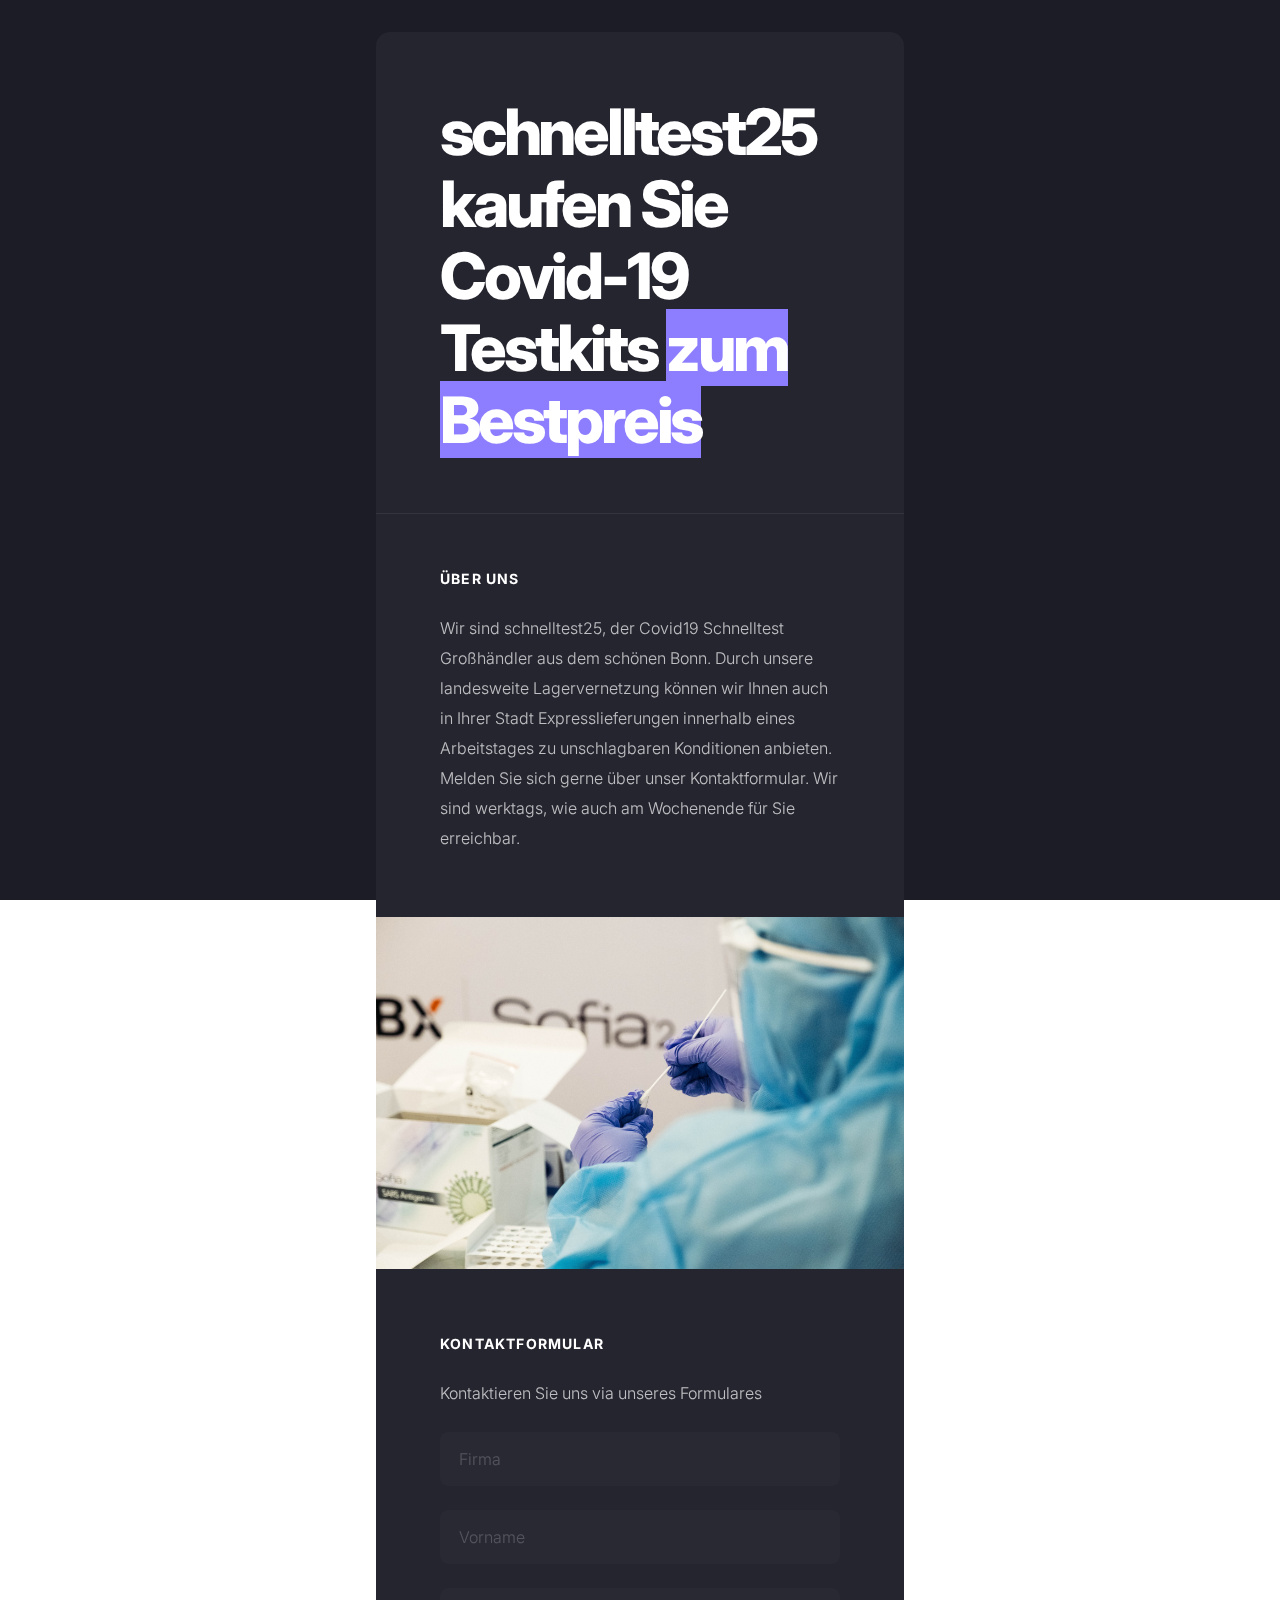
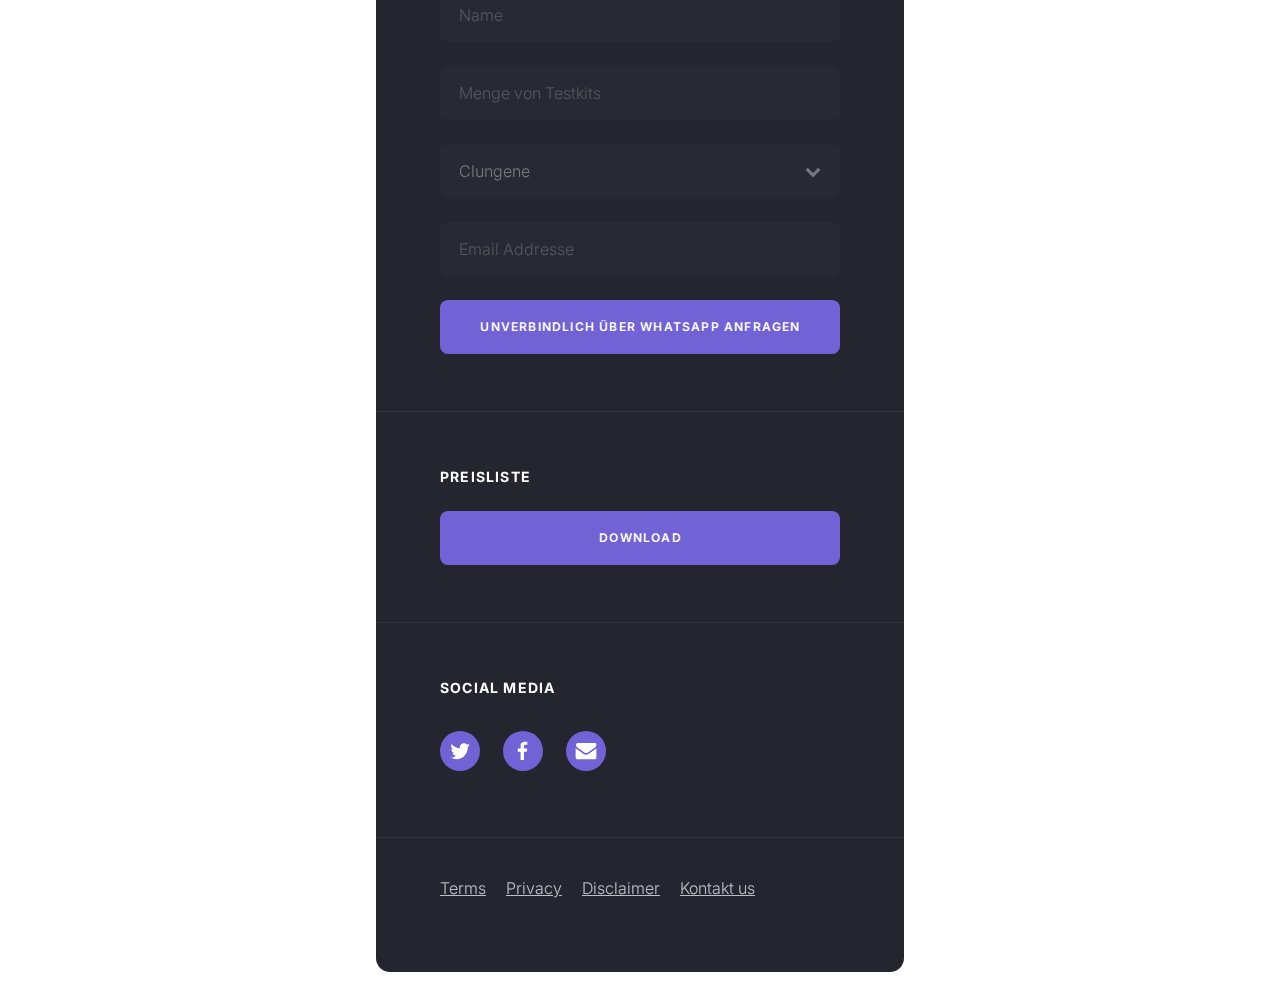
==== commit c43d20f7: "[master] Fix inquiry button" ====
--- a/index.html
+++ b/index.html
@@ -103,7 +103,7 @@
 
 
                         <div class="actions">
-                            <button onclick="window.handleFormSubmit()" type="submit">Unverbindlich anfragen
+                            <button onclick="window.handleFormSubmit()" type="submit">Unverbindlich über WhatsApp anfragen
                             </button>
                         </div>
                     </div>
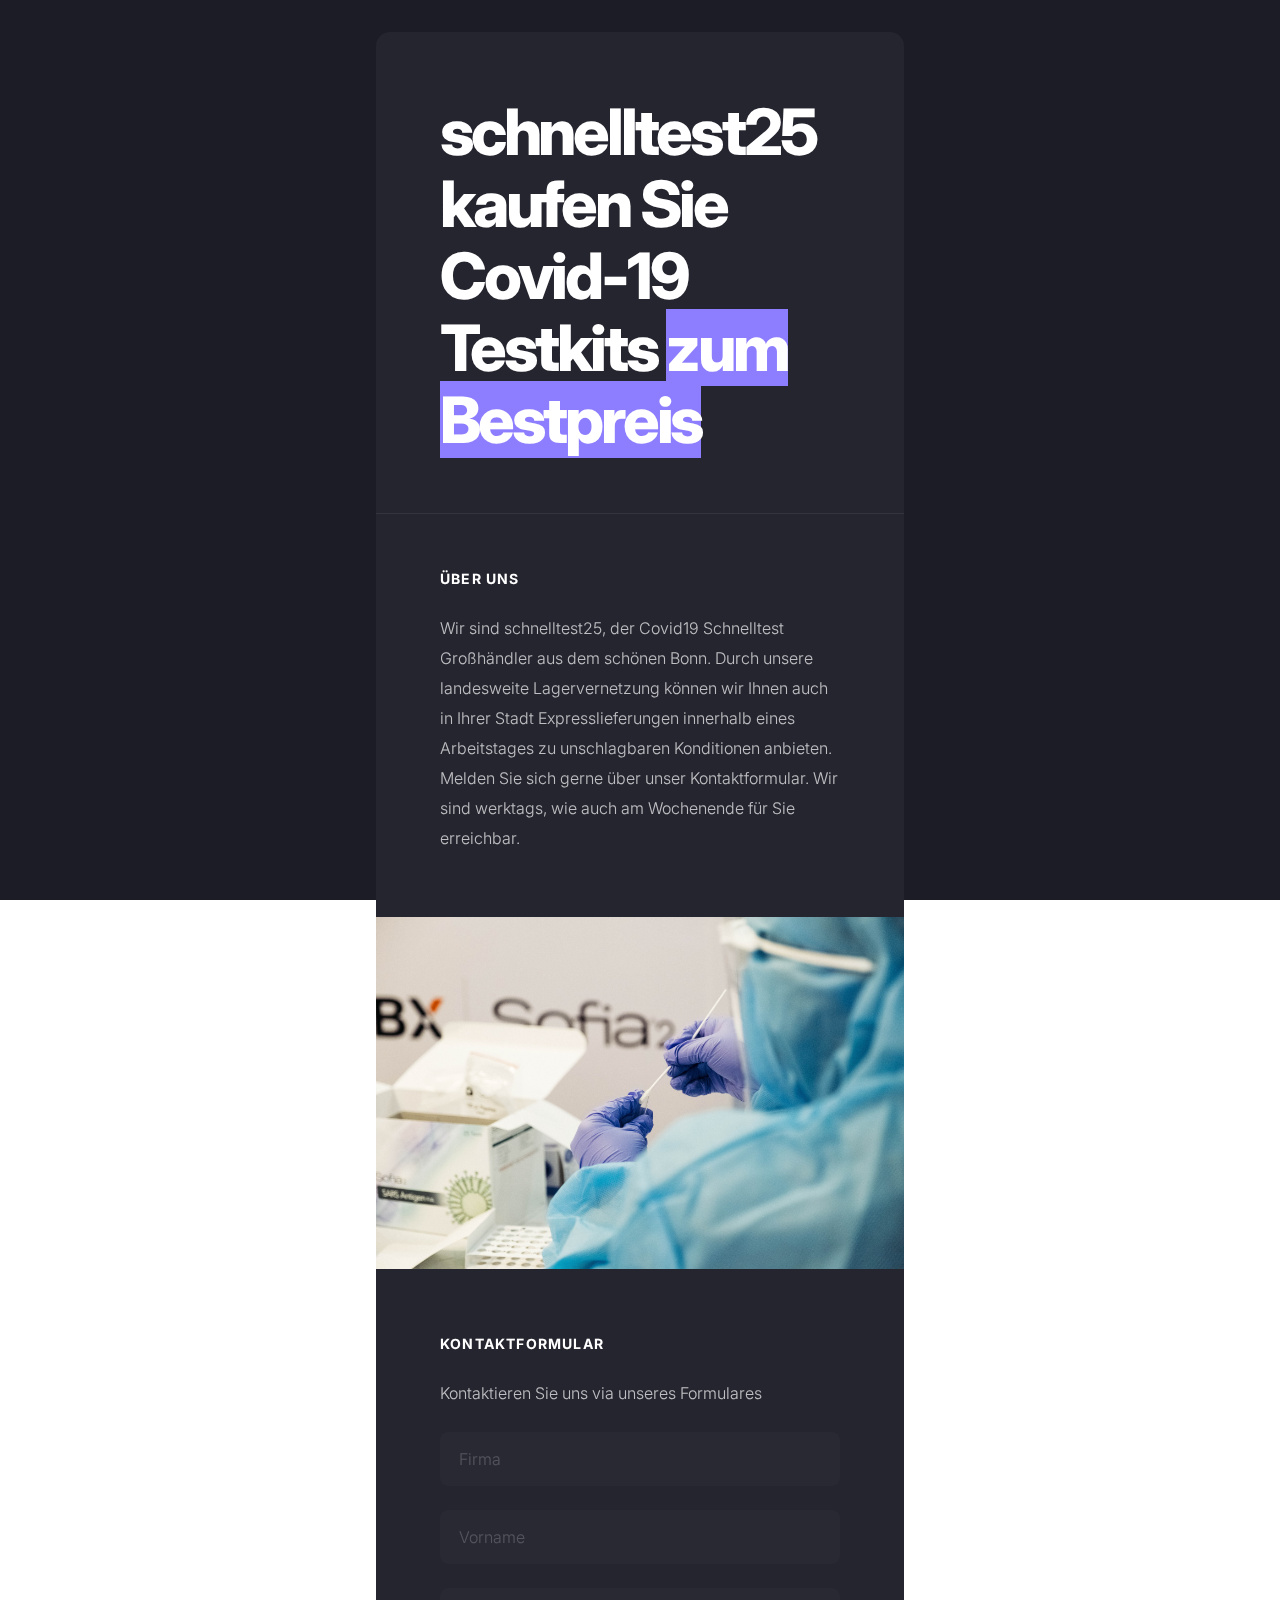
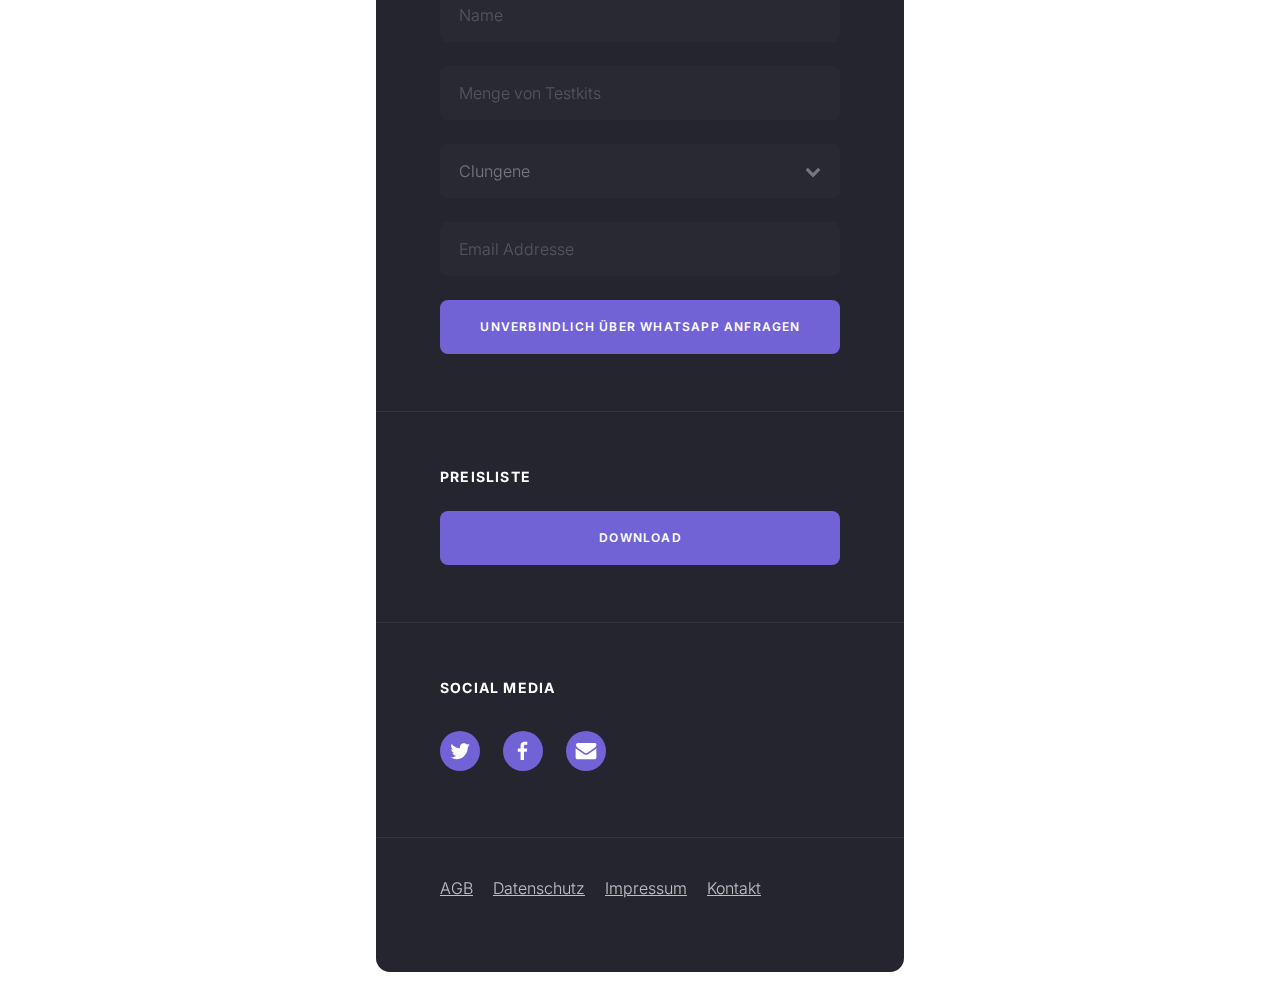
==== commit 2a15dcb5: "[master] Fix link titles and add impressum" ====
--- a/index.html
+++ b/index.html
@@ -145,14 +145,13 @@
             <footer id="footer">
                 <ul id="links01" class="links">
                     <li class="n01"><a
-                            href="">Terms</a></li>
-                    <li class="n02"><a href="">Privacy</a>
+                            href="">AGB</a></li>
+                    <li class="n02"><a href="">Datenschutz</a>
                     </li>
-                    <li class="n03"><a href="">Disclaimer</a>
+                    <li class="n03"><a href="/impressum.html">Impressum</a>
                     </li>
                     <li class="n04"><a
-                            href="mailto:info@schnelltest25.de?subject=Unverbindliche%20Anfrage">Kontakt
-                        us</a></li>
+                            href="mailto:info@schnelltest25.de?subject=Unverbindliche%20Anfrage">Kontakt</a></li>
                 </ul>
             </footer>
         </div>
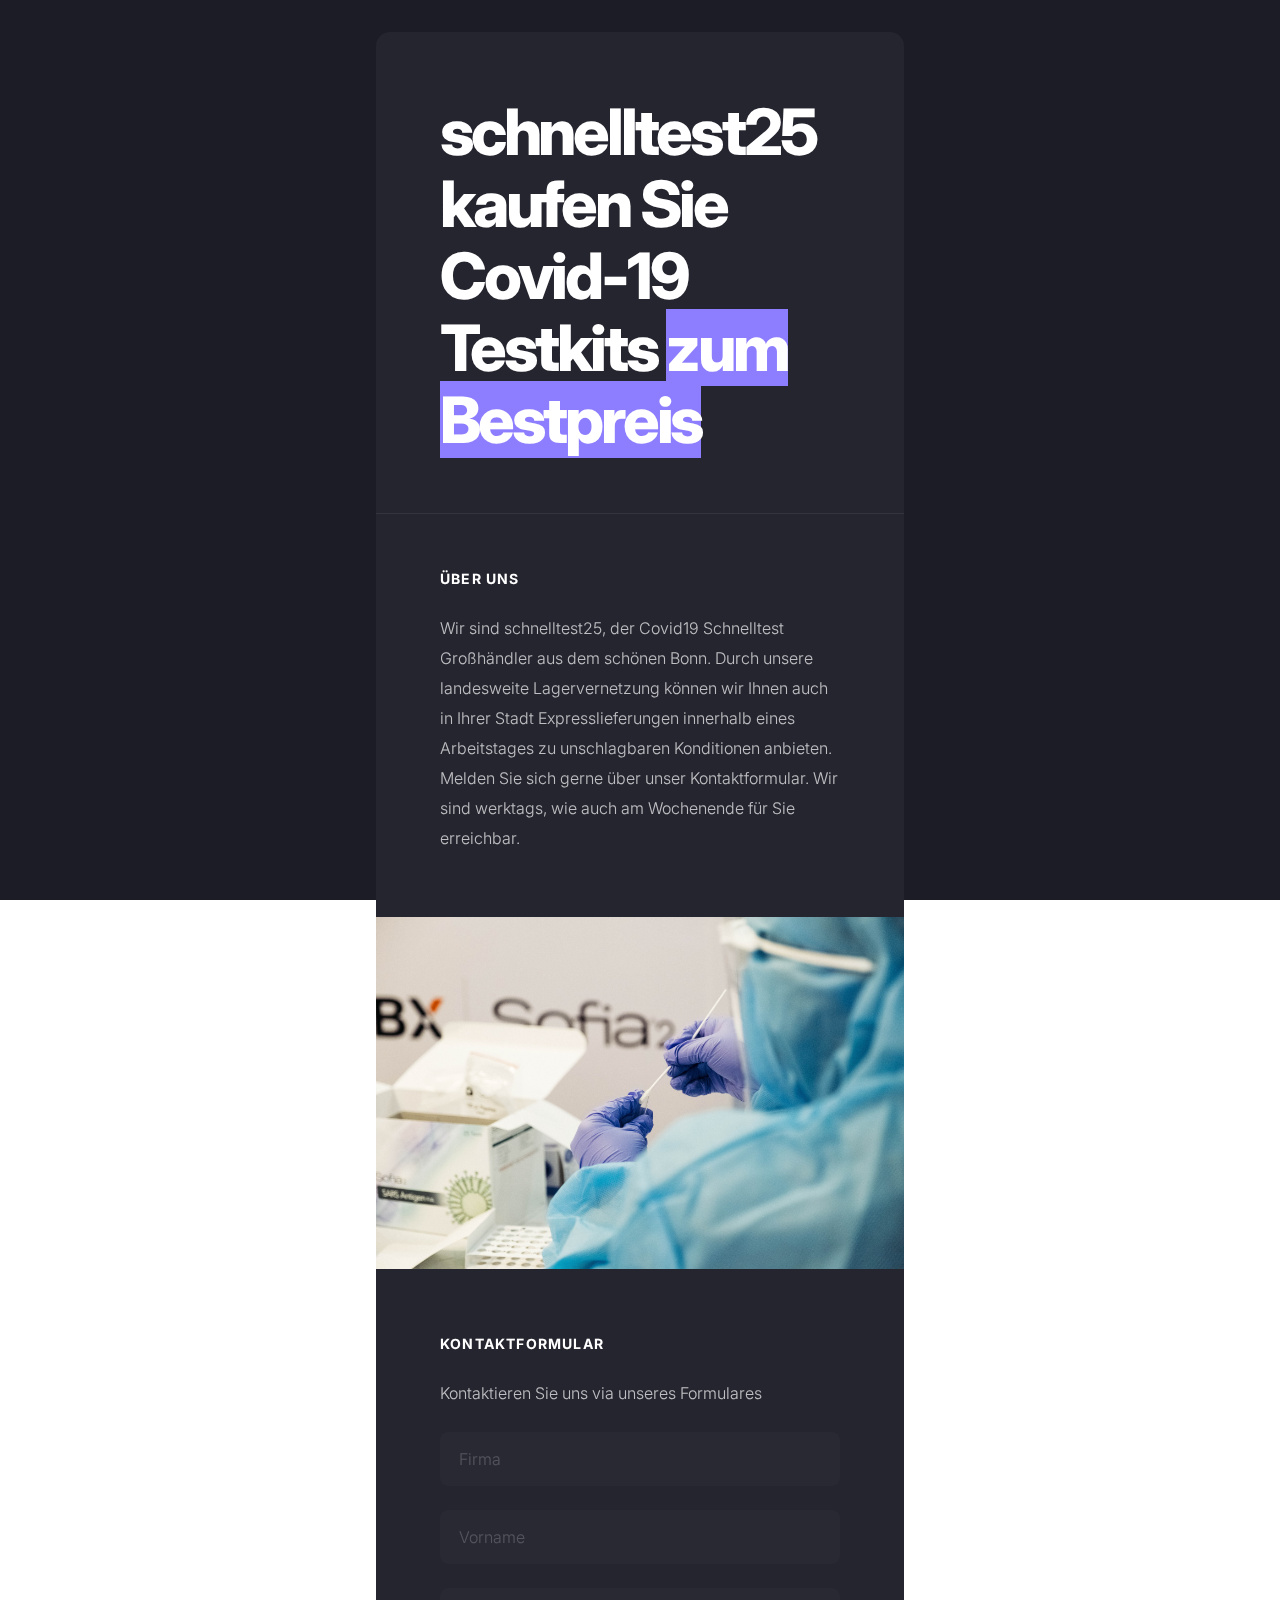
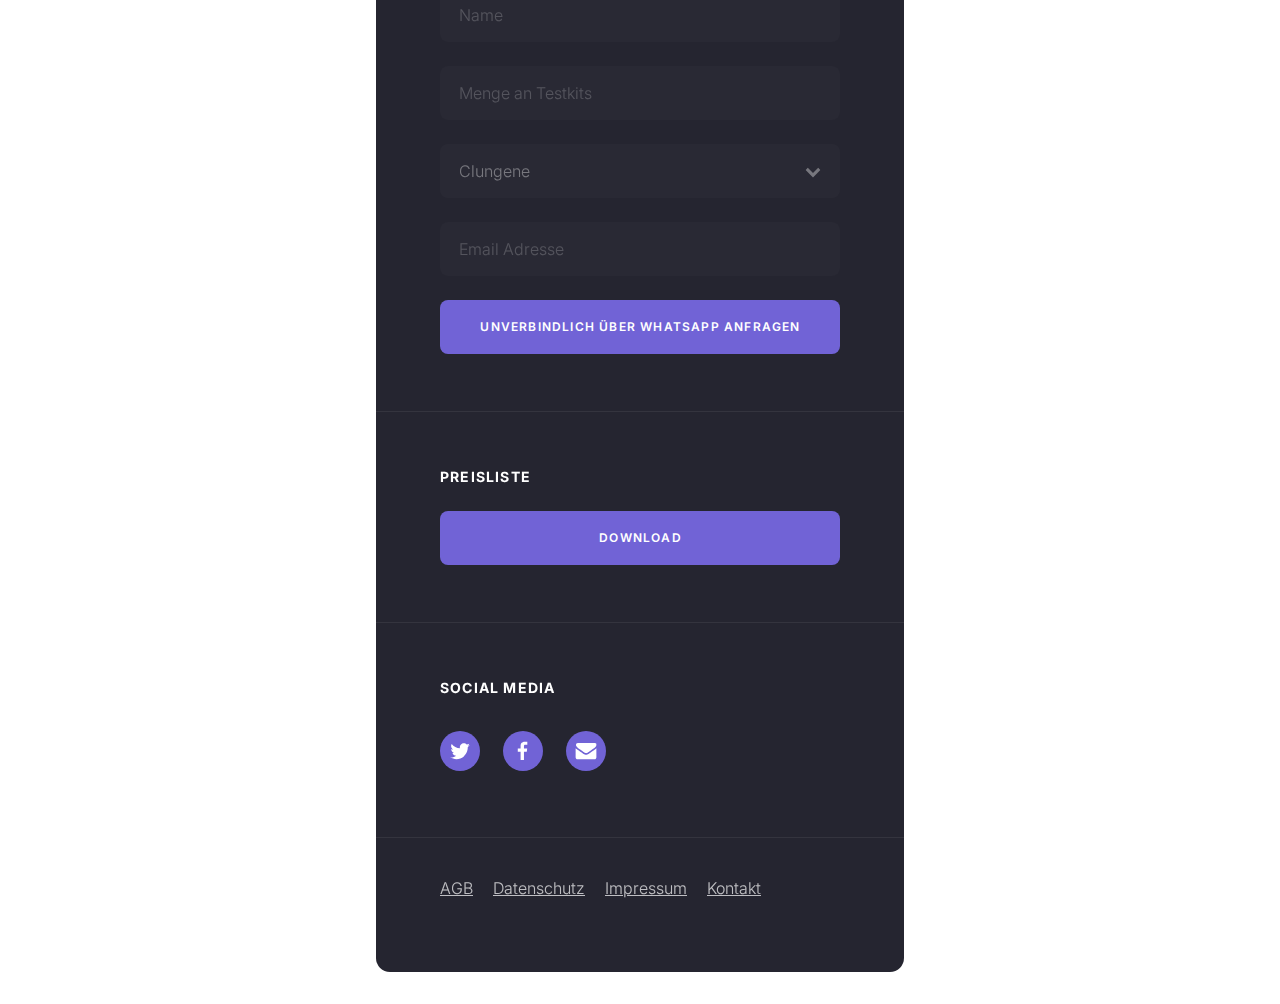
==== commit 3aee8cb4: "[master] Fix typos and add link to privacy document" ====
--- a/index.html
+++ b/index.html
@@ -86,7 +86,7 @@
 
 
                         <div class="field"><input type="number" name="amount" id="form02-amount"
-                                                  placeholder="Menge von Testkits" autocomplete="off" required/></div>
+                                                  placeholder="Menge an Testkits" autocomplete="off" required/></div>
 
 
                         <div class="field">
@@ -99,7 +99,7 @@
                         </div>
 
                         <div class="field"><input type="email" name="email" id="form02-email"
-                                                  placeholder="Email Addresse" maxlength="128" required/></div>
+                                                  placeholder="Email Adresse" maxlength="128" required/></div>
 
 
                         <div class="actions">
@@ -146,7 +146,7 @@
                 <ul id="links01" class="links">
                     <li class="n01"><a
                             href="">AGB</a></li>
-                    <li class="n02"><a href="">Datenschutz</a>
+                    <li class="n02"><a href="/privacy.html">Datenschutz</a>
                     </li>
                     <li class="n03"><a href="/impressum.html">Impressum</a>
                     </li>
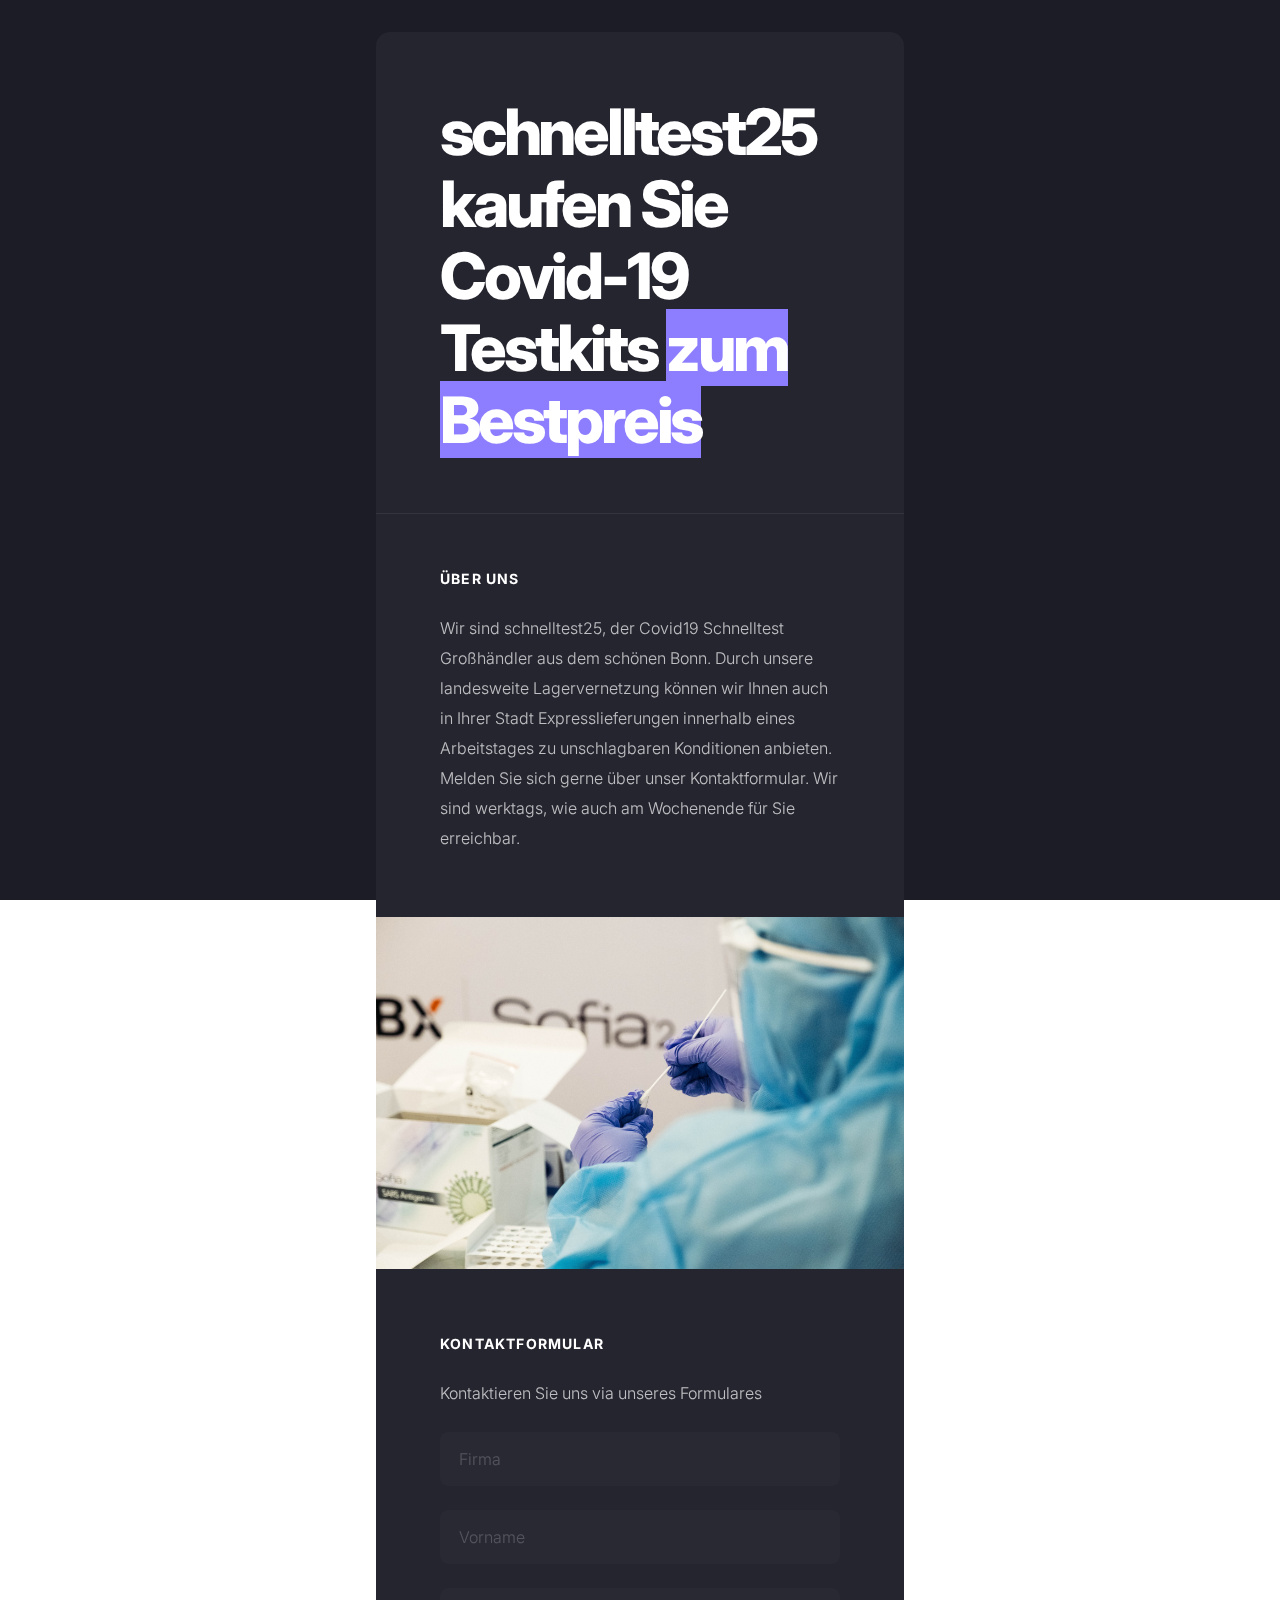
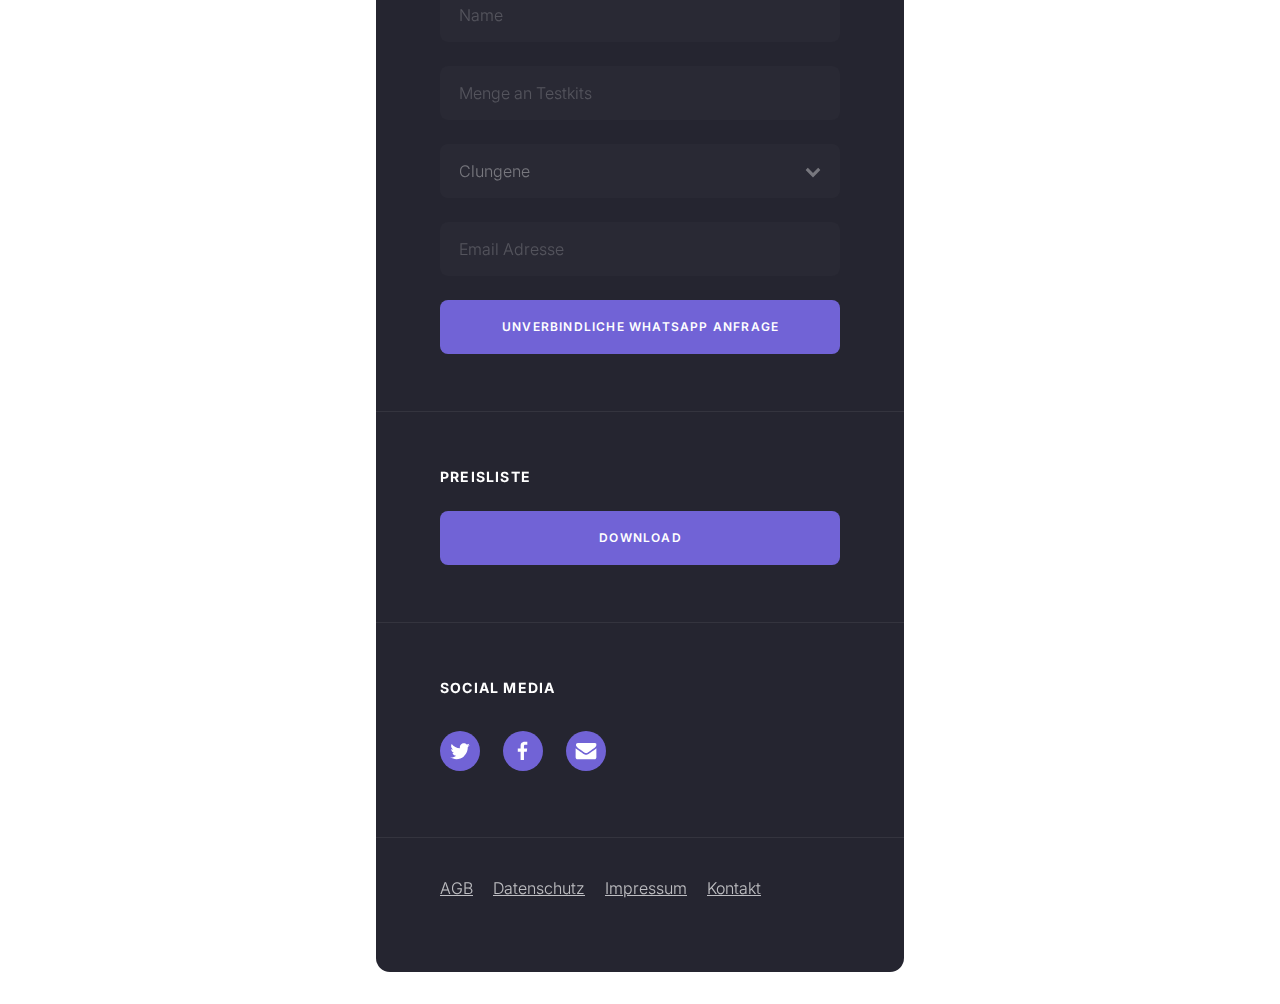
==== commit 081634f2: "[master] Change button text" ====
--- a/index.html
+++ b/index.html
@@ -103,7 +103,7 @@
 
 
                         <div class="actions">
-                            <button onclick="window.handleFormSubmit()" type="submit">Unverbindlich über WhatsApp anfragen
+                            <button onclick="window.handleFormSubmit()" type="submit">Unverbindliche WhatsApp Anfrage
                             </button>
                         </div>
                     </div>
@@ -159,4 +159,4 @@
 </div>
 <script type="application/javascript" src="js/main.js"></script>
 </body>
-</html>+</html>
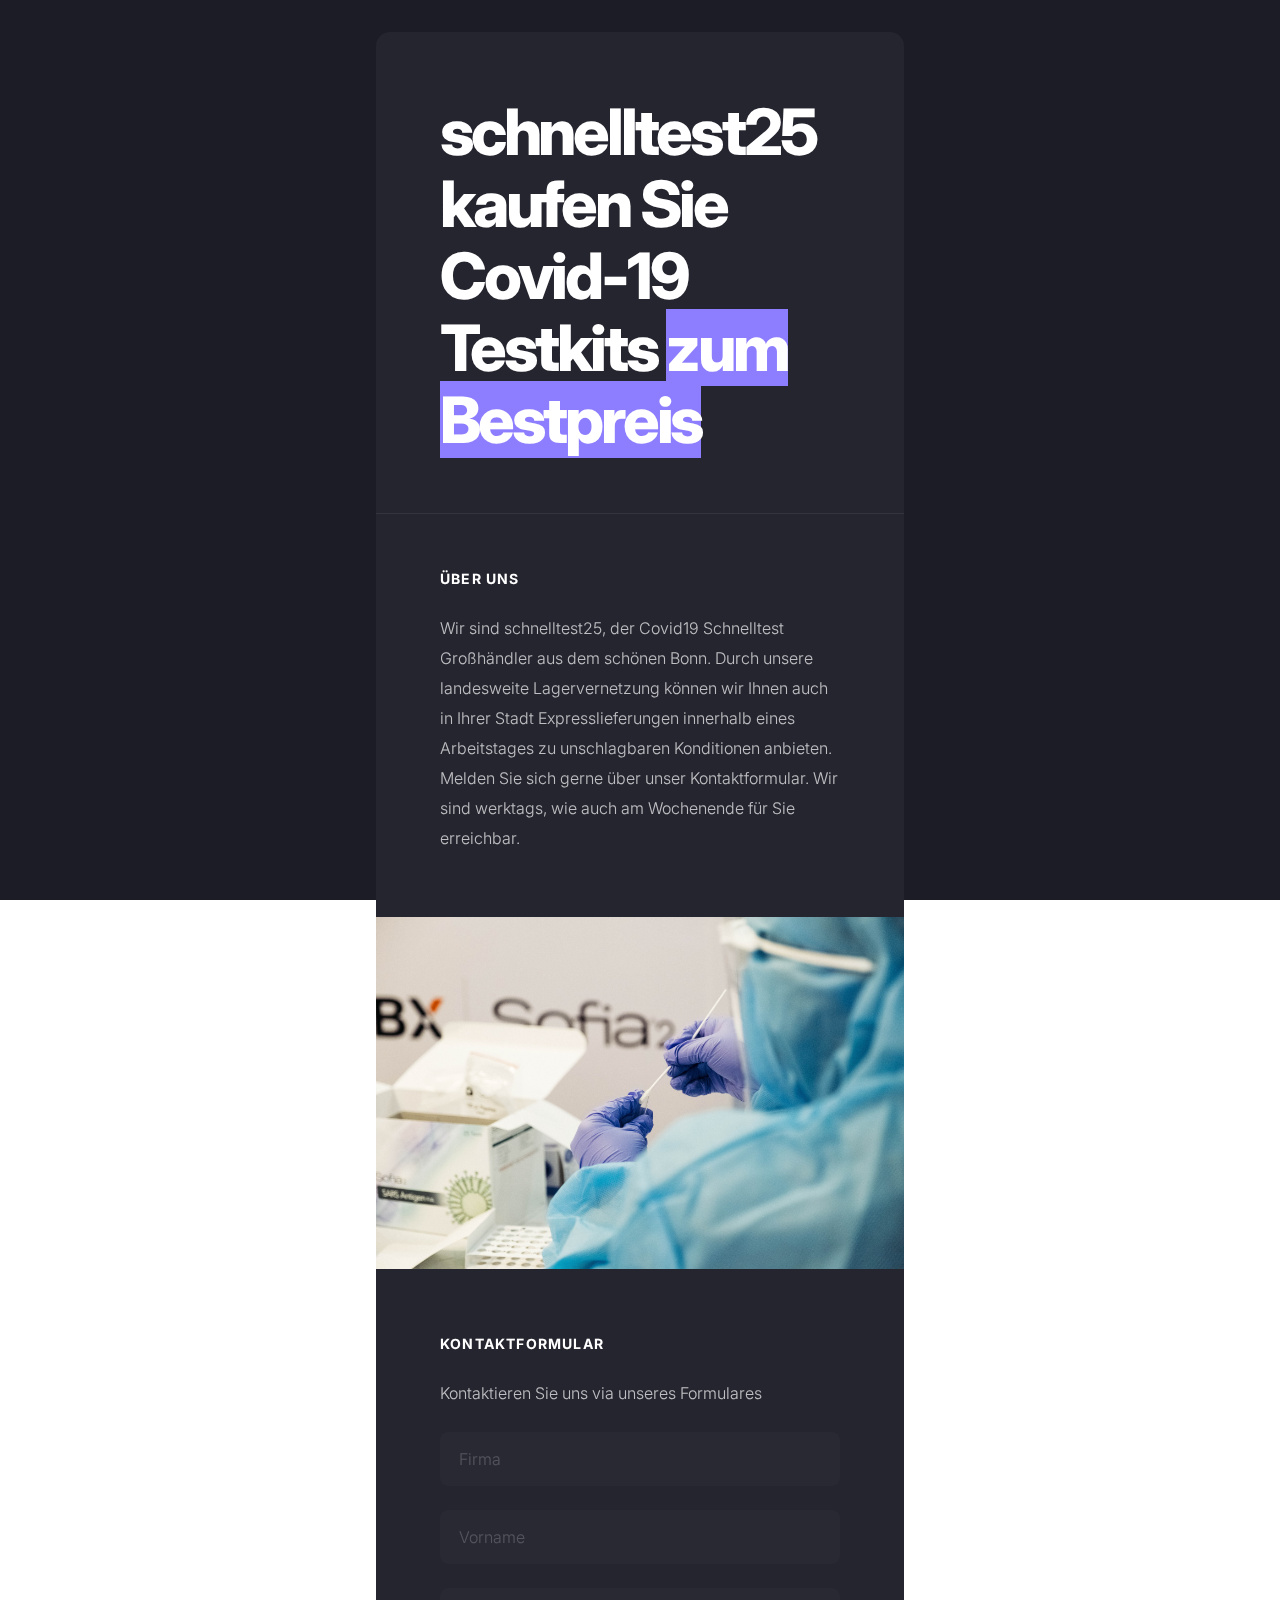
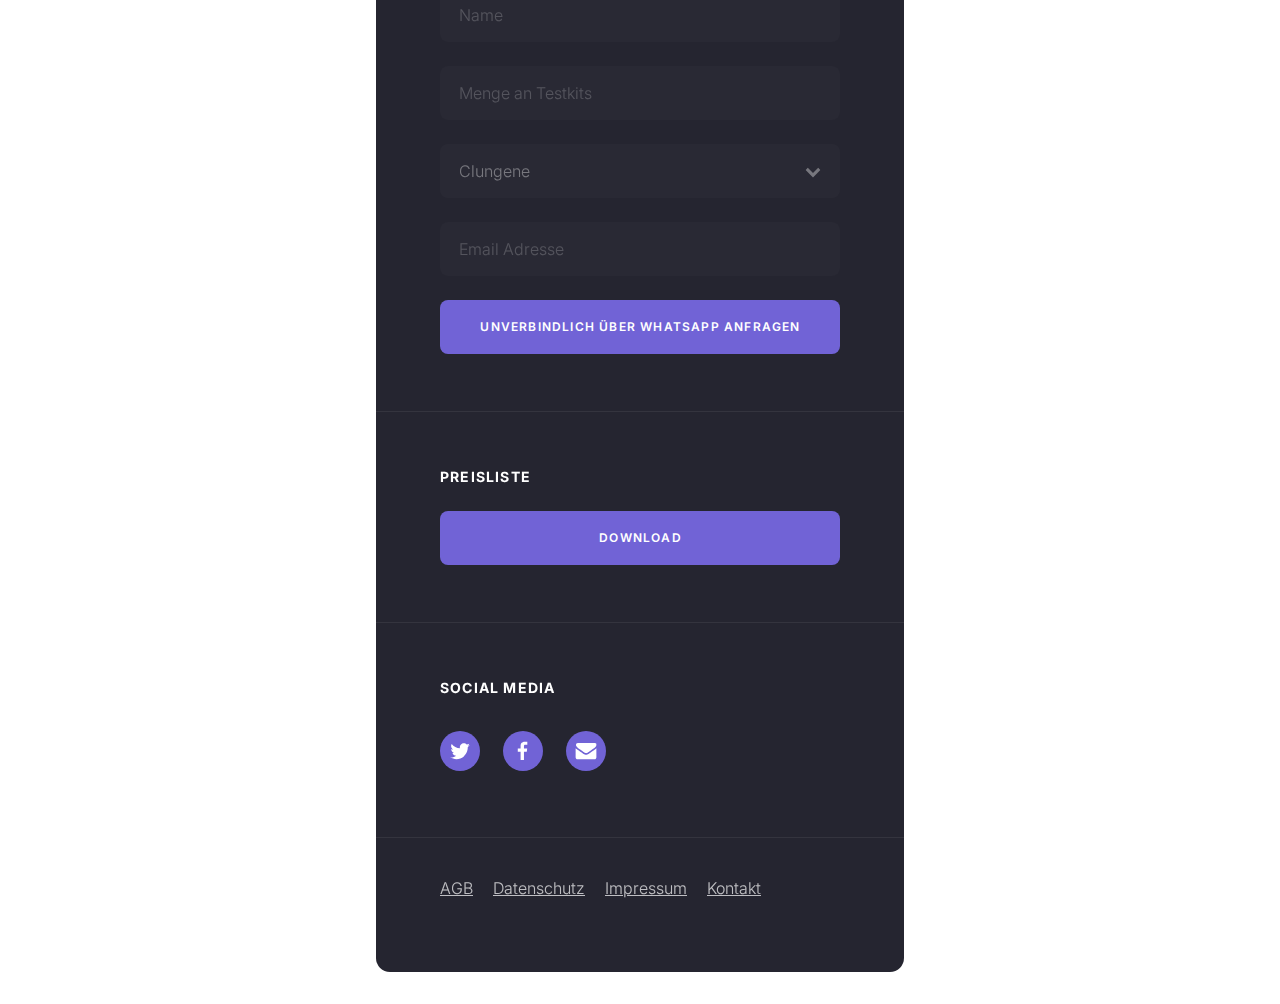
==== commit 141fb744: "[master] Add terms and conditions" ====
--- a/index.html
+++ b/index.html
@@ -103,7 +103,7 @@
 
 
                         <div class="actions">
-                            <button onclick="window.handleFormSubmit()" type="submit">Unverbindliche WhatsApp Anfrage
+                            <button onclick="window.handleFormSubmit()" type="submit">Unverbindlich über WhatsApp anfragen
                             </button>
                         </div>
                     </div>
@@ -145,7 +145,7 @@
             <footer id="footer">
                 <ul id="links01" class="links">
                     <li class="n01"><a
-                            href="">AGB</a></li>
+                            href="/terms_and_conditions.html">AGB</a></li>
                     <li class="n02"><a href="/privacy.html">Datenschutz</a>
                     </li>
                     <li class="n03"><a href="/impressum.html">Impressum</a>
@@ -159,4 +159,4 @@
 </div>
 <script type="application/javascript" src="js/main.js"></script>
 </body>
-</html>
+</html>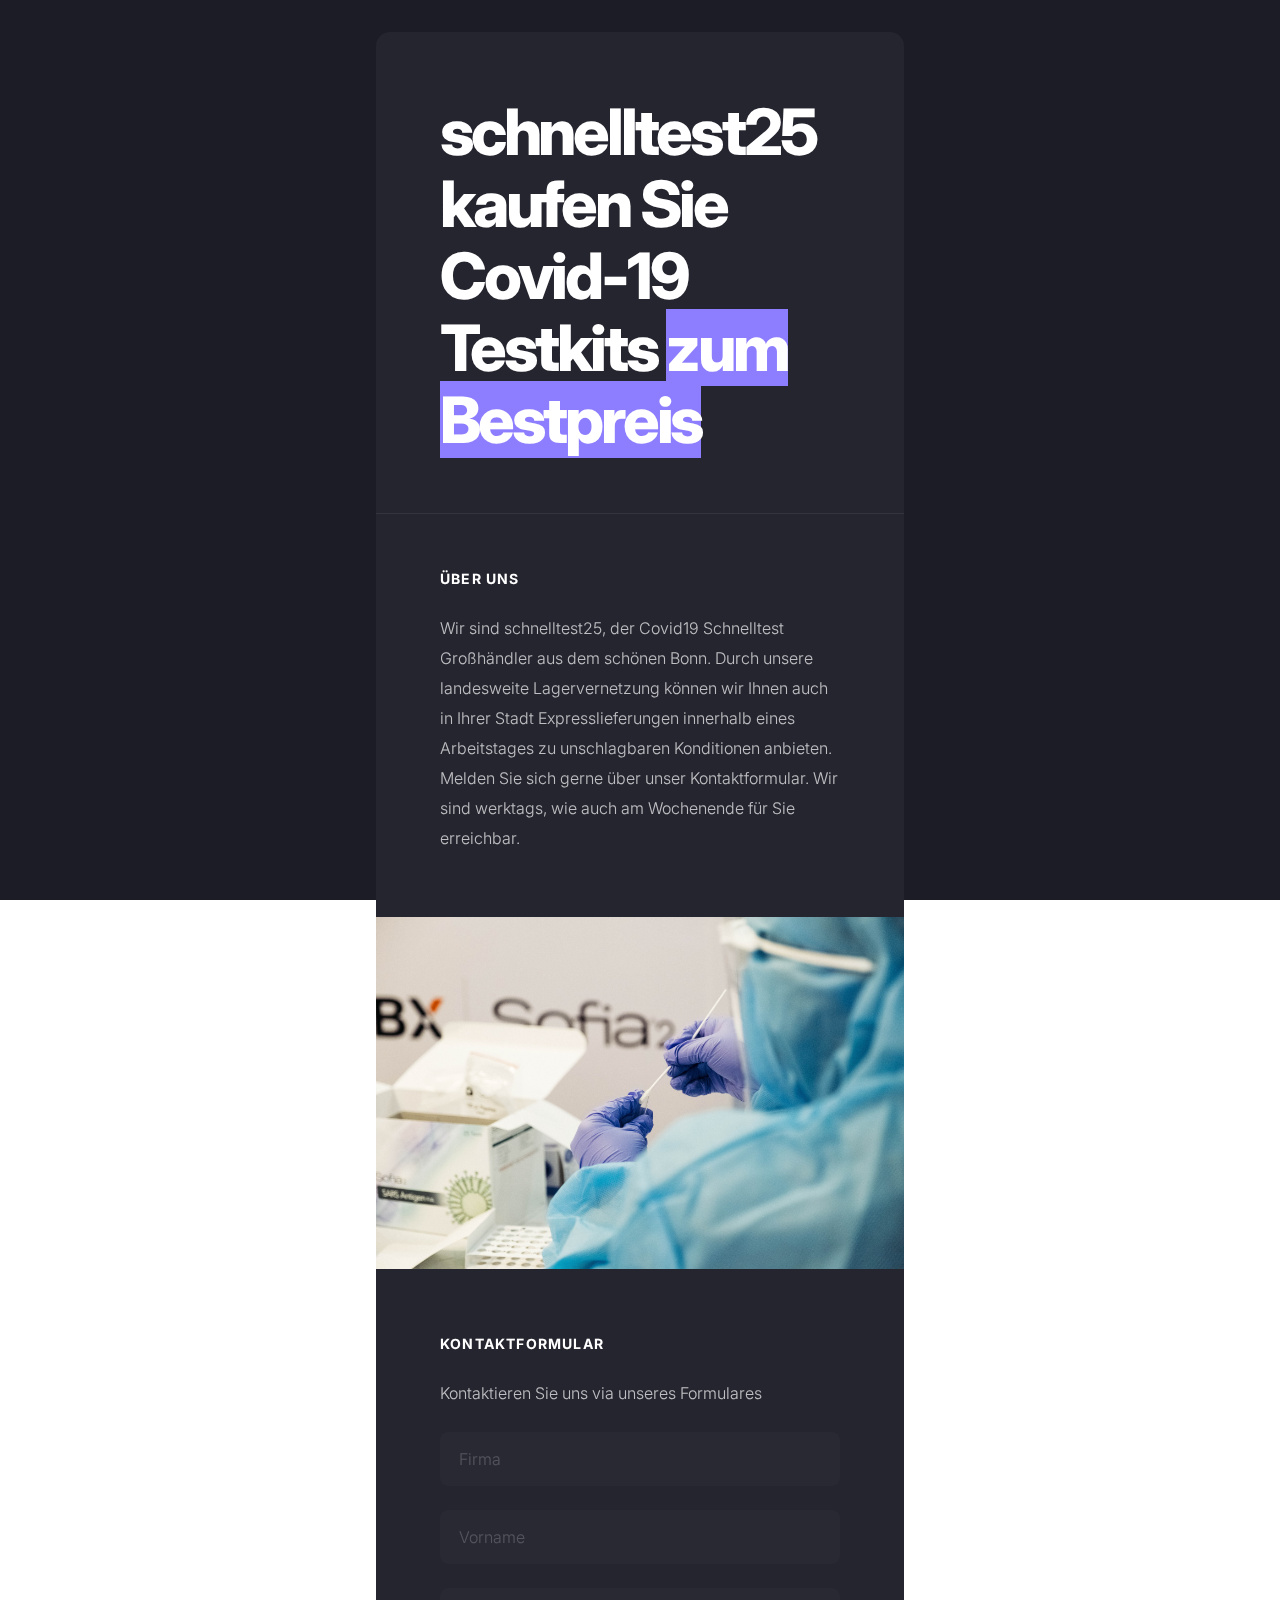
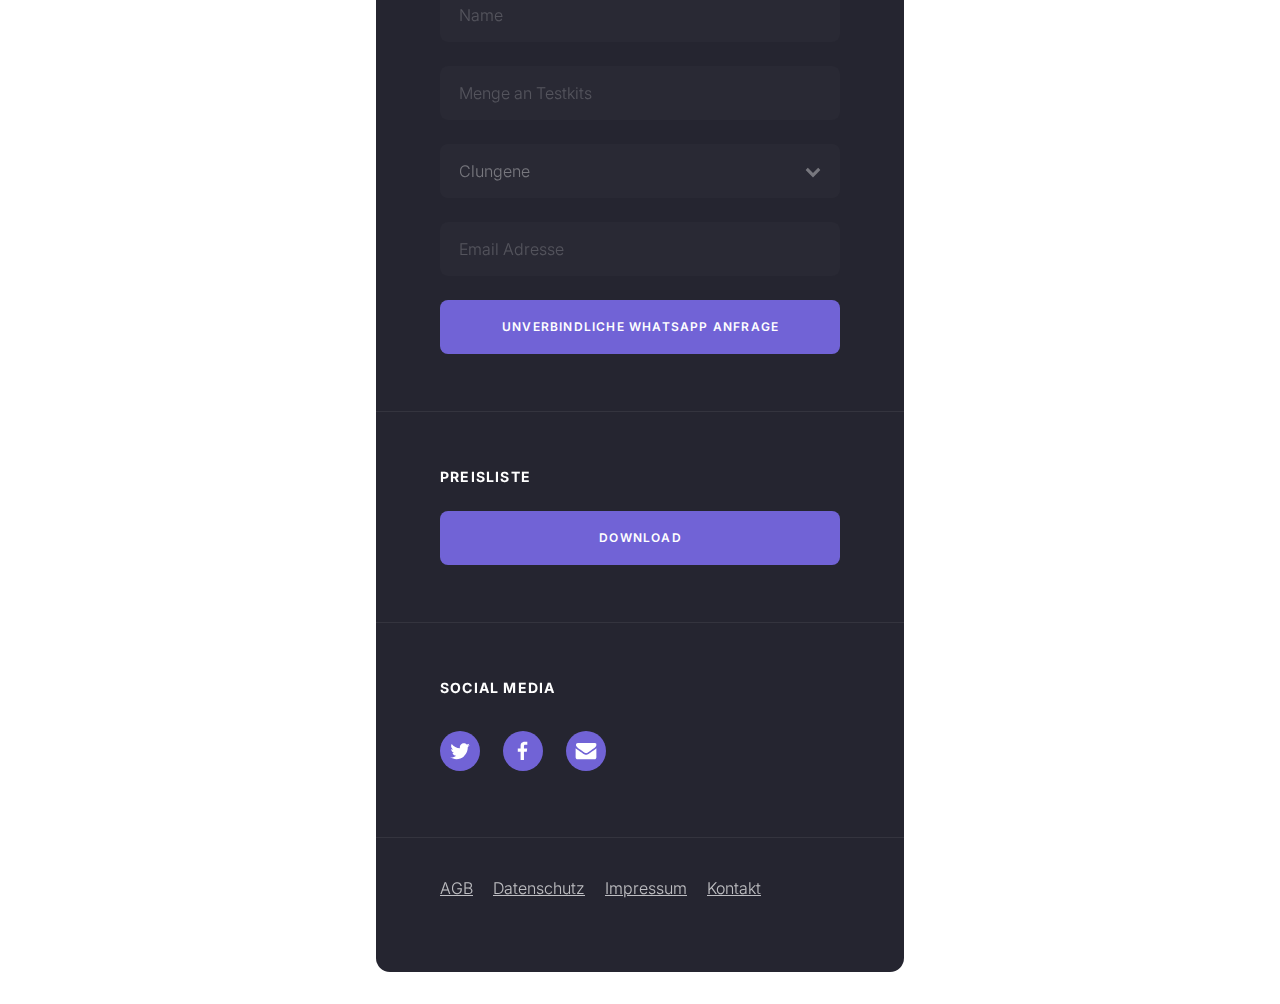
==== commit 2313bcdd: "Merge branch 'master' of github.com:4thel00z/schnelltest25.de" ====
--- a/index.html
+++ b/index.html
@@ -103,7 +103,7 @@
 
 
                         <div class="actions">
-                            <button onclick="window.handleFormSubmit()" type="submit">Unverbindlich über WhatsApp anfragen
+                            <button onclick="window.handleFormSubmit()" type="submit">Unverbindliche WhatsApp Anfrage
                             </button>
                         </div>
                     </div>
@@ -159,4 +159,4 @@
 </div>
 <script type="application/javascript" src="js/main.js"></script>
 </body>
-</html>+</html>
